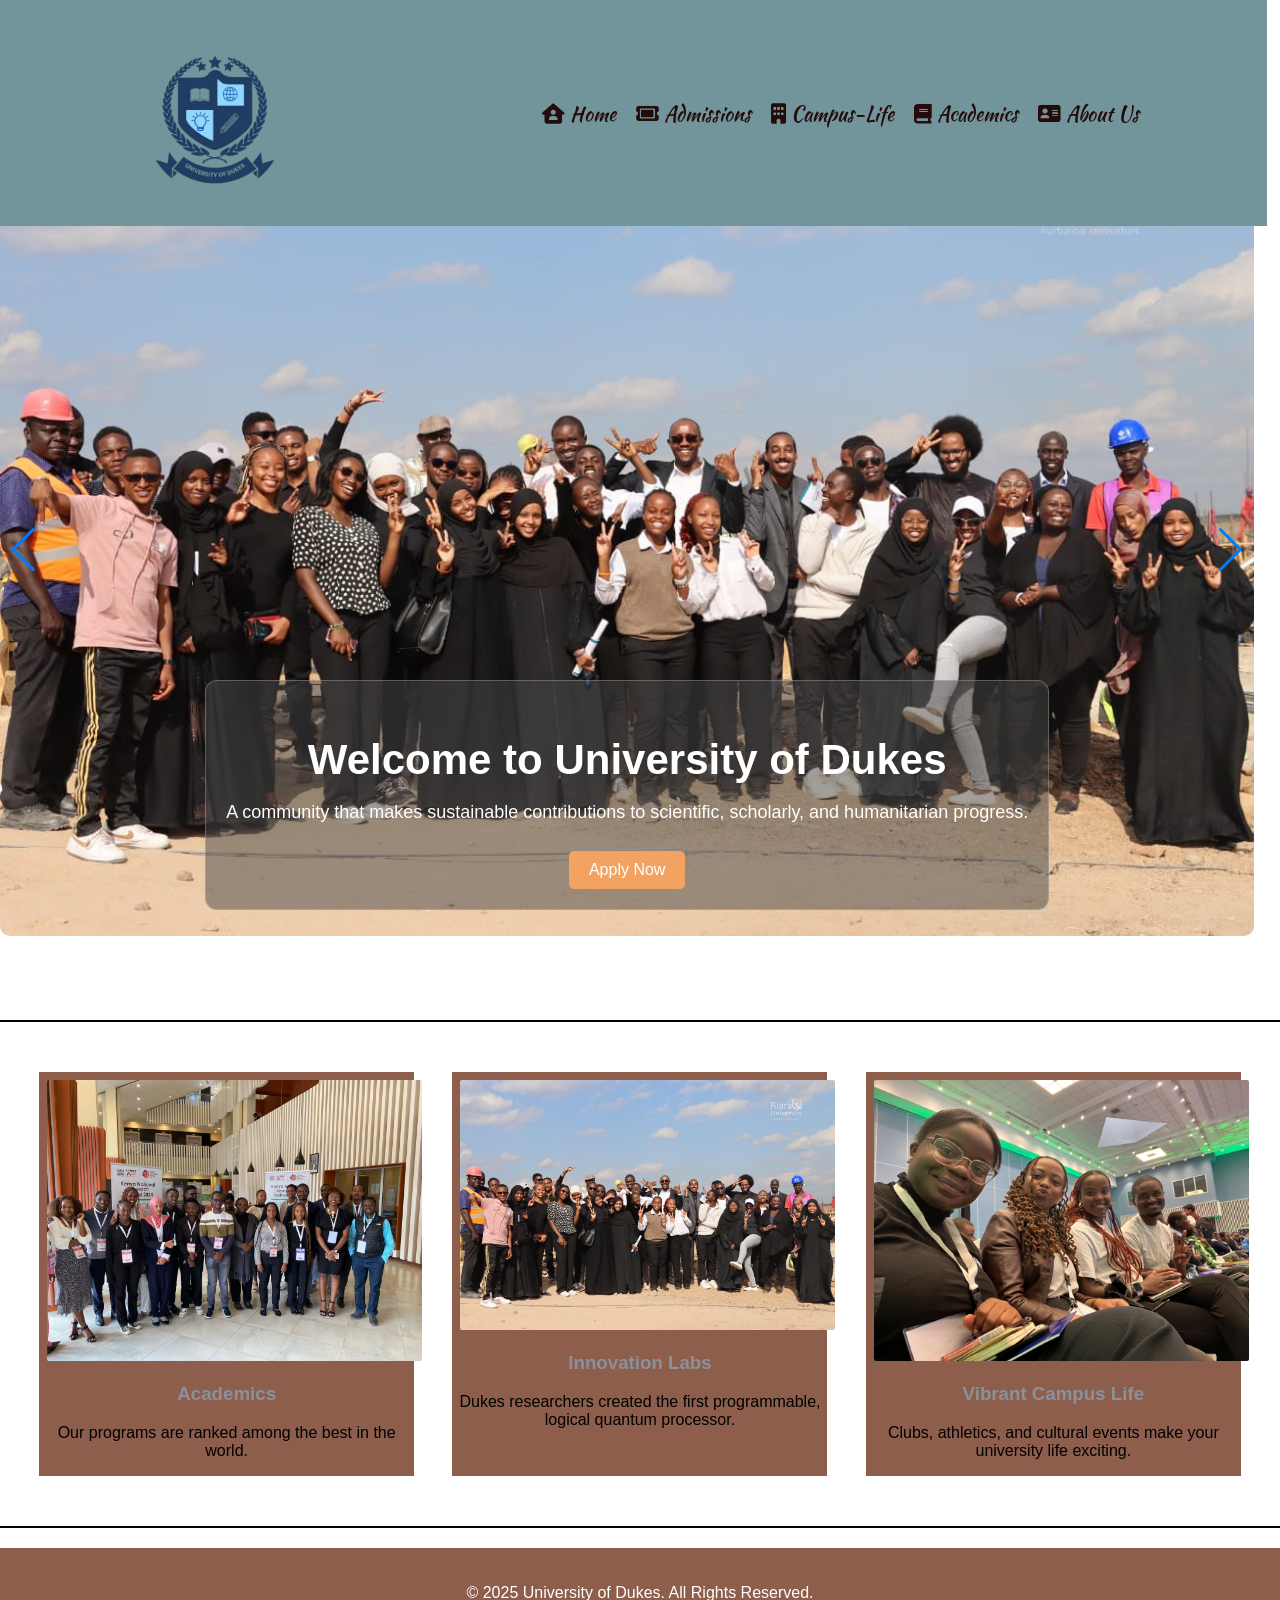
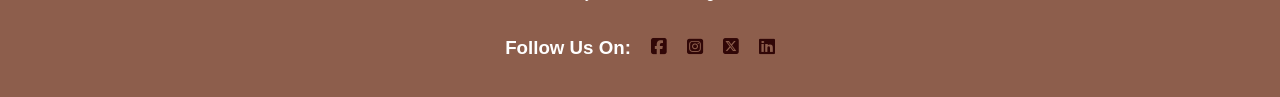
==== index.html @ fa920757 "Initial commit" ====
<!doctype html>
<!--Declares the document is an HTML 5-->
<html lang="en">
  <!--Root-->

  <head>
    <!--Contains behind the scenes elements of the web page-->
    <meta charset="UTF-8" />
    <meta name="viewport" content="width=device-width, initial-scale=1.0" />
    <title>University of Dukes</title>
    <!--Links external stylesheets or resources-->
    <!-- Favicon -->
    <link rel="icon" type="image/png" href="favicon.png" />
    <!-- CSS -->
    <link rel="stylesheet" href="css/style.css" />
    <!-- Swiper CSS -->
    <link
      rel="stylesheet"
      href="https://cdn.jsdelivr.net/npm/swiper@11/swiper-bundle.min.css"
    />
    <!-- Google Fonts -->
    <link rel="preconnect" href="https://fonts.googleapis.com" />
    <link rel="preconnect" href="https://fonts.gstatic.com" crossorigin />
    <link
      href="https://fonts.googleapis.com/css2?family=Cinzel:wght@400..900&family=Kaushan+Script&family=Macondo&family=Roboto:ital,wght@0,100;0,300;0,400;0,500;0,700;0,900;1,100;1,300;1,400;1,500;1,700;1,900&family=Special+Elite&display=swap"
      rel="stylesheet"
    />
    <!--Fontawsome-->
    <link
      rel="stylesheet"
      href="https://cdnjs.cloudflare.com/ajax/libs/font-awesome/6.5.1/css/all.min.css"
    />
  </head>

  <body>
    
    <!-- Hero Section -->
    <section class="hero">
      <!-- Navigation -->
      <header>
        <nav>
          <div>
            <img
              src="images/UoDLogoR.png"
              alt="logo image"
              style="width: 200px; height: auto"
            />
          </div>
          <div class="nav-links-container">
            <ul class="nav-links">
              <li>
                <a href="index.html"
                  ><i class="fa-solid fa-house-user"></i> Home</a
                >
              </li>
              <li>
                <a href="admissions.html"
                  ><i class="fa-solid fa-ticket"></i> Admissions</a
                >
              </li>
              <li>
                <a href="#"><i class="fa-solid fa-building"></i> Campus-Life</a>
              </li>
              <li>
                <a href="#"><i class="fa-solid fa-book"></i> Academics</a>
              </li>
              <li>
                <a href="about.html"
                  ><i class="fa-solid fa-address-card"></i> About Us</a
                >
              </li>
            </ul>
          </div>
        </nav>
      </header>

      <!-- Image Slider -->
      <div class="swiper mySwiper">
        <!-- Hero Text Content -->
        <div class="hero-content-parent">
          <div class="hero-content">
            <h1>Welcome to University of Dukes</h1>
            <p>
              A community that makes sustainable contributions to scientific,
              scholarly, and humanitarian progress.
            </p>
            <a href="admissions.html" class="btn">Apply Now</a>
          </div>
        </div>
        <div class="swiper-wrapper">
          <div class="swiper-slide">
            <img
              src="images/Konza.jpg"
              alt="A scenic view of our University campus"
            />
          </div>
          <div class="swiper-slide">
            <img src="images/A.S.H.A.jpg" alt="Graduation at UoD" />
          </div>
          <div class="swiper-slide">
            <img src="images/YSK.jpg" alt="Scenic view" />
          </div>
          <div class="swiper-slide">
            <img src="images/sunset.jpg" alt="Graduation ceremony" />
          </div>
        </div>
        <!-- Navigation buttons -->
        <div class="swiper-button-next"></div>
        <div class="swiper-button-prev"></div>
        <!-- Pagination (dots) -->
        <div class="swiper-pagination"></div>
      </div>
    </section>
    <hr />
    <!--horizontal line-->

    <!-- Features Section -->
    <section class="features">
      <div class="feature" id="academics">
        <img
          src="images/YSK.jpg"
          alt="Medical equipment used in Dukes University's medical school"
        />
        <h3>Academics</h3>
        <p>Our programs are ranked among the best in the world.</p>
      </div>

      <div class="feature">
        <img
          src="images/Konza.jpg"
          alt="A researcher working in the innovation labs"
        />
        <h3>Innovation Labs</h3>
        <p>
          Dukes researchers created the first programmable, logical quantum
          processor.
        </p>
      </div>

      <div class="feature" id="campus-life">
        <img src="images/A.S.H.A.jpg" alt="Students playing tennis on campus" />
        <h3>Vibrant Campus Life</h3>
        <p>
          Clubs, athletics, and cultural events make your university life
          exciting.
        </p>
      </div>
    </section>
    <hr />
    <!--horizontal line-->

    <!-- Footer -->
    <footer>
      <p>&copy; 2025 University of Dukes. All Rights Reserved.</p>

      <div class="social-links">
        <h3>Follow Us On:</h3>
        <a href="#" class="social-icon"
          ><i class="fa-brands fa-square-facebook"></i
        ></a>
        <a href="#" class="social-icon"
          ><i class="fa-brands fa-square-instagram"></i
        ></a>
        <a href="#" class="social-icon"
          ><i class="fa-brands fa-square-x-twitter"></i
        ></a>
        <a href="#" class="social-icon"
          ><i class="fa-brands fa-linkedin"></i
        ></a>
      </div>
    </footer>

    <!-- Swiper JS -->
    <script src="https://cdn.jsdelivr.net/npm/swiper@11/swiper-bundle.min.js"></script>
    <!-- Custom Script -->
    <script src="js/myScript.js"></script>
  </body>
</html>
---- css/style.css ----
/* Global Styles */
body {
   font-family: Arial, sans-serif;
   margin: 0;
   padding-top: 100px;
   box-sizing: border-box;
   overflow-x: hidden;
}

/* Hero section */
/* Header and Navigation Styles */
header {
   background: #71959a;
   color: rgb(13, 8, 8);
   padding: 10px 0;
   text-align: center;
   position: fixed;
   width: 100%;
   z-index: 10;
   top: 0;
}

nav {
   display: flex;
   justify-content: space-between;
   align-items: center;
   width: 80%;
   margin: 0 auto;
   padding: 0 20px;
   font-family: 'Kaushan script', static; 
}

.logo {
   font-size: 1px;
   font-weight: bold;
}

.nav-links-container {
   display: flex;
   flex-direction: column;
   align-items: flex-end;
}

.nav-links {
   list-style: none;
   display: flex;
   gap: 20px;
}

.nav-links li {
   display: inline;
}

.nav-links a {
   color: rgb(37, 12, 12);
   text-decoration: none;
   font-size: 20px;
   transition: 0.3s;
}

.nav-links a:hover {
   color: #1f7b48;
}

.social-links {
   display: flex;
   align-items: center;
   gap: 20px;
   justify-content: center;
}

.social-icon {
   color: rgb(49, 7, 7);
   font-size: 18px;
   text-decoration: none;
   
}

.social-icon:hover {
   color: #093d0d;
}

.hero {
   text-align: center;
   color: white;
   height: 100vh;
   width: 98vw;
   display: flex;
   flex-direction: column;
   align-items: center;
   justify-content: center;
}

.hero-content-parent {
   display: flex;
   justify-content: center;
   align-items: center;
   width: 100%;
}
.hero-content {
   bottom: 10%;
   padding: 20px;
   border-radius: 10px;
   margin: auto;
   position: absolute;
   z-index: 10;
  /* backdrop-filter: blur(21px) saturate(157%);*/
  /*-webkit-backdrop-filter: blur(21px) saturate(157%);*/
   background-color: rgba(73, 72, 72, 0.5);
   border-radius: 12px;
   border: 1px solid rgba(209, 213, 219, 0.3);
}

.hero h1 {
   font-size: 42px;
   margin-bottom: 10px;
}

.hero p {
   font-size: 18px;
}

.btn {
   display: inline-block;
   background: #f4a261;
   color: white;
   padding: 10px 20px;
   margin-top: 10px;
   text-decoration: none;
   border-radius: 5px;
   transition: 0.3s;
}

.btn:hover {
   background: #e76f51;
}

/* Swiper Styles */
.swiper {
   width: 100%;
   height: 100svh;
   margin: auto;
   position: relative;
}

.swiper-slide img {
   width: 100%;
   border-radius: 10px;
}

/*about section*/
#about {
   background-color: rgb(134, 150, 155);
   text-align: center; 
   padding-top: 100px; 
   font-family: 'cizel', variable; 
}

.about-us h2 {
   font-family: 'kaushan script', static; 
   font-size: 36px;
   margin-bottom: 20px;
   color: #110f0f;
   padding-top: 20px;
}
.about-us p {
   font-size: 22px;
   color: #110f0f;
   margin-bottom: 20px;
   line-height: 1.6;
   padding: 0 20px;
}


.about-us-child {
   display: flex;
   padding: 10px 10px; 
   justify-content: center;
}

.about-us-child #vision{
   max-width: 600px;
   font-family: 'kaushan script', static; 
}

.about-us-child #mission{
   max-width: 600px;
   font-family: 'kaushan script', static; 
}

.container-credentials {
   max-width: 1200px;
   margin: 20px auto;
   display: flex;
   flex-wrap: wrap;
   justify-content: center;
   gap: 5px;
}

.card {
   background: rgba(166, 224, 242, 0.64);
   padding: 50px;
   margin-bottom: 5%;
   width: 450px;
   border-radius: 10px;
   box-shadow: 0 4px 8px rgba(0, 0, 0, 0.2);
   transition: 0.3s;
}

.card:hover {
   transform: translateY(-5px);
   box-shadow: 0 6px 12px rgba(0, 0, 0, 0.3);
}

.card img {
   width: 250px;
   height: 150px;
   object-fit: contain;
}

.card h3 {
   color: #333;
}

.vertical-line {
   height: 120px;
   width: 4px; 
   background-color: black;
   margin: 20px;
}

/* Features Section */
.features {
   display: flex;
   justify-content: space-around;
   padding: 30px 20px;
   text-align: center;  
}

/* Defines a "wiggle" animation for elements when hovered. */
@keyframes wiggle {
   0% { transform: translateX(0); }
   25% { transform: translateX(5px); }
   50% { transform: translateX(-5px); }
   75% { transform: translateX(5px); }
   100% { transform: translateX(0); }
}

.feature:hover {
   animation: wiggle 0.3s ease-in-out;
}

.feature {
   max-width: 375px;
   background-color: #8d5e4c;
}

.feature img {
   width: 100%;
   border-radius: 10px;
   padding: 8px;
}

.feature h3 {
   margin-top: 10px;
   color: #8a919c;
}

/* Registration form*/
.container-form {
   background: url('../images/boy.jpg') no-repeat center center/cover; 
   padding: 10% 0;       
}

.names {
   display: flex;
   gap: 10%;
   width: 100%;
}

.names div {
   width: 50%;
}

.names div div {
   width: 100%;
}

#admissions-form {
   max-width: 900px;
   background-color: rgba(185, 178, 178, 0.43);
   padding: 20px;
   border-radius: 10px;
   box-shadow: 0px 0px 10px rgba(0, 0, 0, 0.1);
   margin: auto;
   width: 50%;
}

h2 {
   text-align: center;
   color: #110f0f;
}

label {
   font-weight: bold;
   display: flex;
   margin-top: 10px;
}

input, select, textarea {
   width: 95%;
   padding: 8px;
   margin-top: 5px;
   border: 1px solid #ccc;
   border-radius: 10px;
}

select {
   width: 100%;
}

.consent {
   display: flex;
   align-items: center;
   justify-content: center;
   margin-top: 10px;
}

.consent input {
   margin-right: 2px;
   width: 10%;
}

/* Styles the form submit button with a green background and white text */
button {
   width: 100%;
   padding: 10px;
   background: #22562e;
   color: white;
   border: none;
   border-radius: 5px;
   font-size: 16px;
   margin-top: 15px;
   cursor: pointer;
}

/* Changes background color on hover */
button:hover {
   background: #3d93a8;
}

/* Footer */
footer {
   background: #8d5e4c; 
   color: white;
   text-align: center;
   padding: 20px;
   margin-top: 20px;
}

.social-links {
   display: flex;
   align-items: center;
   gap: 20px;
}

.social-icon {
   color: rgb(49, 7, 7);
   font-size: 18px;
   text-decoration: none;
   
}

/* Enables smooth scrolling when navigating within the page */
html {
   scroll-behavior: smooth;
}

/* horizontal line between sections */
hr {
   border: none;
   height: 2px;
   background-color: black;
   margin: 20px 0;
}
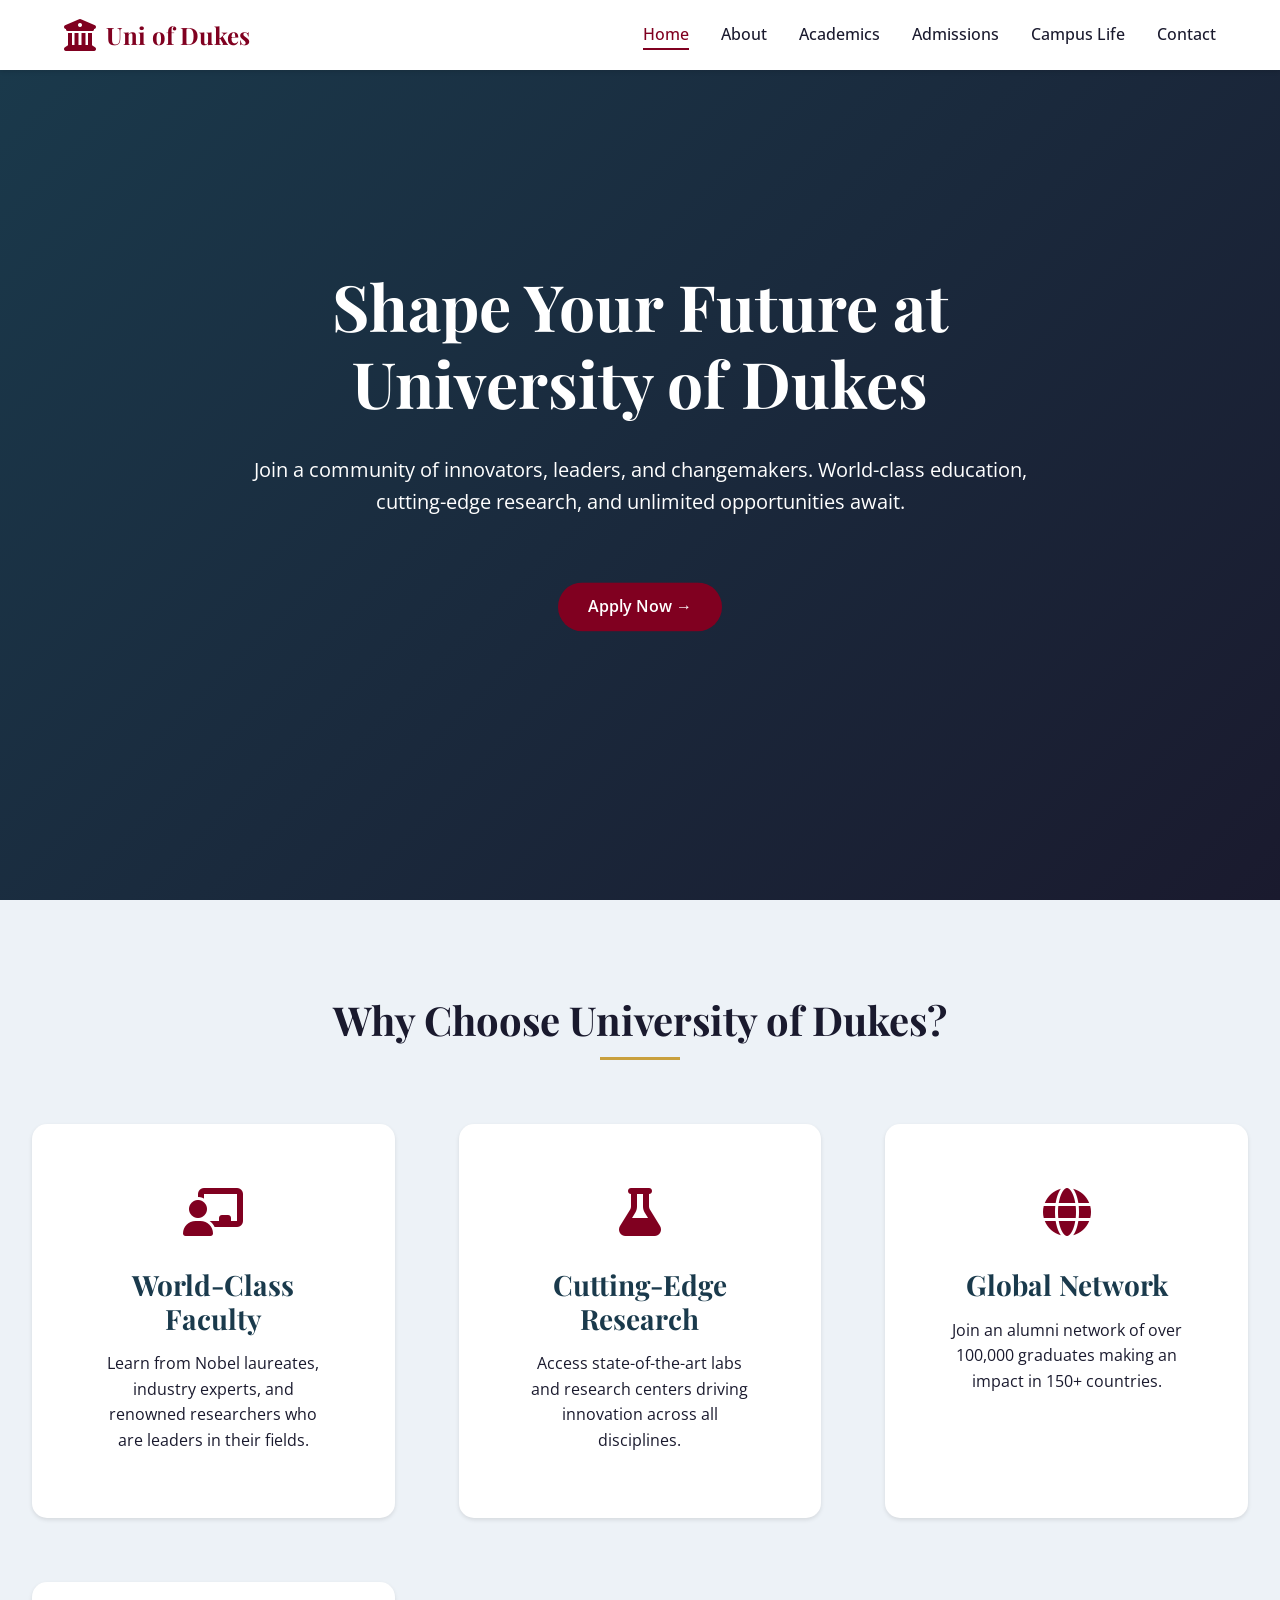
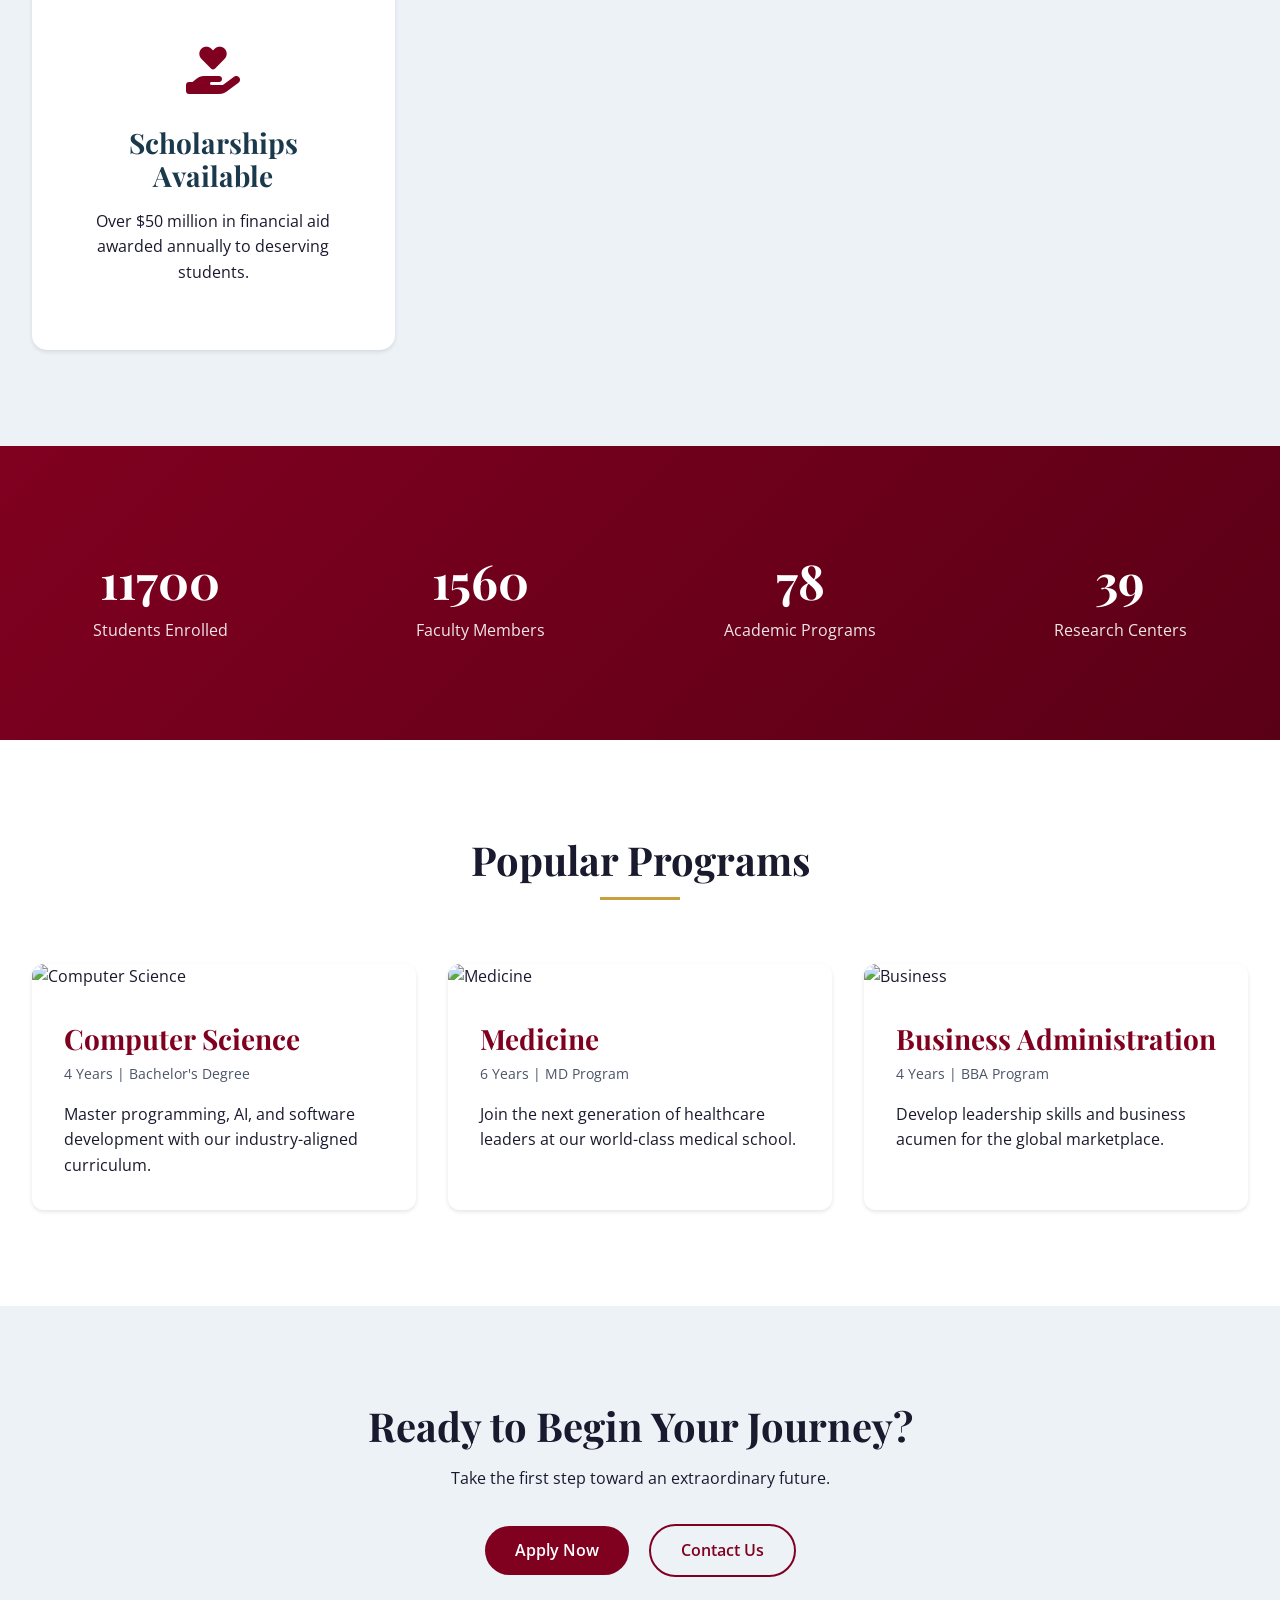
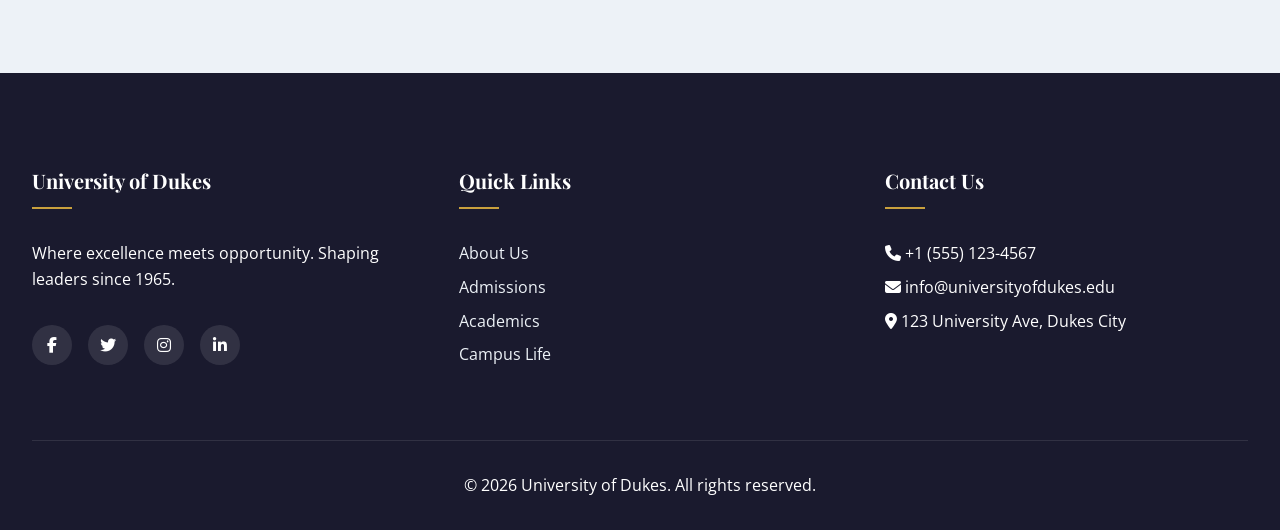
==== commit d861b2c1: "Edited and updated the assignment website" ====
--- a/index.html
+++ b/index.html
@@ -1,178 +1,183 @@
-<!doctype html>
-<!--Declares the document is an HTML 5-->
+<!DOCTYPE html>
 <html lang="en">
-  <!--Root-->
+<head>
+    <meta charset="UTF-8">
+    <meta name="viewport" content="width=device-width, initial-scale=1.0">
+    <title>University of Dukes | Excellence in Education Since 1965</title>
+    <meta name="description" content="University of Dukes - Premier institution for higher education, research, and innovation.">
+    <link rel="preconnect" href="https://fonts.googleapis.com">
+    <link rel="preconnect" href="https://fonts.gstatic.com" crossorigin>
+    <link href="https://fonts.googleapis.com/css2?family=Playfair+Display:wght@400;500;600;700;800;900&family=Open+Sans:wght@300;400;500;600;700;800&display=swap" rel="stylesheet">
+    <link rel="stylesheet" href="css/style.css">
+    <link rel="stylesheet" href="https://cdnjs.cloudflare.com/ajax/libs/font-awesome/6.5.1/css/all.min.css">
+</head>
+<body>
 
-  <head>
-    <!--Contains behind the scenes elements of the web page-->
-    <meta charset="UTF-8" />
-    <meta name="viewport" content="width=device-width, initial-scale=1.0" />
-    <title>University of Dukes</title>
-    <!--Links external stylesheets or resources-->
-    <!-- Favicon -->
-    <link rel="icon" type="image/png" href="favicon.png" />
-    <!-- CSS -->
-    <link rel="stylesheet" href="css/style.css" />
-    <!-- Swiper CSS -->
-    <link
-      rel="stylesheet"
-      href="https://cdn.jsdelivr.net/npm/swiper@11/swiper-bundle.min.css"
-    />
-    <!-- Google Fonts -->
-    <link rel="preconnect" href="https://fonts.googleapis.com" />
-    <link rel="preconnect" href="https://fonts.gstatic.com" crossorigin />
-    <link
-      href="https://fonts.googleapis.com/css2?family=Cinzel:wght@400..900&family=Kaushan+Script&family=Macondo&family=Roboto:ital,wght@0,100;0,300;0,400;0,500;0,700;0,900;1,100;1,300;1,400;1,500;1,700;1,900&family=Special+Elite&display=swap"
-      rel="stylesheet"
-    />
-    <!--Fontawsome-->
-    <link
-      rel="stylesheet"
-      href="https://cdnjs.cloudflare.com/ajax/libs/font-awesome/6.5.1/css/all.min.css"
-    />
-  </head>
+    <!-- Navigation -->
+    <nav class="navbar">
+        <div class="nav-container">
+            <div class="logo">
+                <i class="fas fa-university logo-icon"></i>
+                <span class="logo-text">Uni of Dukes</span>
+            </div>
+            <ul class="nav-menu">
+                <li><a href="index.html" class="nav-link active">Home</a></li>
+                <li><a href="about.html" class="nav-link">About</a></li>
+                <li><a href="academics.html" class="nav-link">Academics</a></li>
+                <li><a href="admissions.html" class="nav-link">Admissions</a></li>
+                <li><a href="campus-life.html" class="nav-link">Campus Life</a></li>
+                <li><a href="contact.html" class="nav-link">Contact</a></li>
+            </ul>
+            <div class="hamburger">
+                <i class="fas fa-bars"></i>
+            </div>
+        </div>
+    </nav>
 
-  <body>
-    
     <!-- Hero Section -->
     <section class="hero">
-      <!-- Navigation -->
-      <header>
-        <nav>
-          <div>
-            <img
-              src="images/UoDLogoR.png"
-              alt="logo image"
-              style="width: 200px; height: auto"
-            />
-          </div>
-          <div class="nav-links-container">
-            <ul class="nav-links">
-              <li>
-                <a href="index.html"
-                  ><i class="fa-solid fa-house-user"></i> Home</a
-                >
-              </li>
-              <li>
-                <a href="admissions.html"
-                  ><i class="fa-solid fa-ticket"></i> Admissions</a
-                >
-              </li>
-              <li>
-                <a href="#"><i class="fa-solid fa-building"></i> Campus-Life</a>
-              </li>
-              <li>
-                <a href="#"><i class="fa-solid fa-book"></i> Academics</a>
-              </li>
-              <li>
-                <a href="about.html"
-                  ><i class="fa-solid fa-address-card"></i> About Us</a
-                >
-              </li>
-            </ul>
-          </div>
-        </nav>
-      </header>
-
-      <!-- Image Slider -->
-      <div class="swiper mySwiper">
-        <!-- Hero Text Content -->
-        <div class="hero-content-parent">
-          <div class="hero-content">
-            <h1>Welcome to University of Dukes</h1>
-            <p>
-              A community that makes sustainable contributions to scientific,
-              scholarly, and humanitarian progress.
-            </p>
-            <a href="admissions.html" class="btn">Apply Now</a>
-          </div>
+        <img src="https://images.unsplash.com/photo-1562774053-701939374585?w=1920" alt="Campus" class="hero-bg">
+        <div class="hero-content">
+            <h1>Shape Your Future at University of Dukes</h1>
+            <p>Join a community of innovators, leaders, and changemakers. World-class education, cutting-edge research, and unlimited opportunities await.</p>
+            <a href="admissions.html" class="btn btn-primary">Apply Now →</a>
         </div>
-        <div class="swiper-wrapper">
-          <div class="swiper-slide">
-            <img
-              src="images/Konza.jpg"
-              alt="A scenic view of our University campus"
-            />
-          </div>
-          <div class="swiper-slide">
-            <img src="images/A.S.H.A.jpg" alt="Graduation at UoD" />
-          </div>
-          <div class="swiper-slide">
-            <img src="images/YSK.jpg" alt="Scenic view" />
-          </div>
-          <div class="swiper-slide">
-            <img src="images/sunset.jpg" alt="Graduation ceremony" />
-          </div>
-        </div>
-        <!-- Navigation buttons -->
-        <div class="swiper-button-next"></div>
-        <div class="swiper-button-prev"></div>
-        <!-- Pagination (dots) -->
-        <div class="swiper-pagination"></div>
-      </div>
     </section>
-    <hr />
-    <!--horizontal line-->
 
     <!-- Features Section -->
-    <section class="features">
-      <div class="feature" id="academics">
-        <img
-          src="images/YSK.jpg"
-          alt="Medical equipment used in Dukes University's medical school"
-        />
-        <h3>Academics</h3>
-        <p>Our programs are ranked among the best in the world.</p>
-      </div>
+    <section class="features section">
+        <div class="container">
+            <h2 class="section-title">Why Choose University of Dukes?</h2>
+            <div class="features-grid">
+                <div class="feature-card">
+                    <i class="fas fa-chalkboard-user feature-icon"></i>
+                    <h3>World-Class Faculty</h3>
+                    <p>Learn from Nobel laureates, industry experts, and renowned researchers who are leaders in their fields.</p>
+                </div>
+                <div class="feature-card">
+                    <i class="fas fa-flask feature-icon"></i>
+                    <h3>Cutting-Edge Research</h3>
+                    <p>Access state-of-the-art labs and research centers driving innovation across all disciplines.</p>
+                </div>
+                <div class="feature-card">
+                    <i class="fas fa-globe feature-icon"></i>
+                    <h3>Global Network</h3>
+                    <p>Join an alumni network of over 100,000 graduates making an impact in 150+ countries.</p>
+                </div>
+                <div class="feature-card">
+                    <i class="fas fa-hand-holding-heart feature-icon"></i>
+                    <h3>Scholarships Available</h3>
+                    <p>Over $50 million in financial aid awarded annually to deserving students.</p>
+                </div>
+            </div>
+        </div>
+    </section>
 
-      <div class="feature">
-        <img
-          src="images/Konza.jpg"
-          alt="A researcher working in the innovation labs"
-        />
-        <h3>Innovation Labs</h3>
-        <p>
-          Dukes researchers created the first programmable, logical quantum
-          processor.
-        </p>
-      </div>
+    <!-- Stats Section -->
+    <section class="stats section">
+        <div class="container">
+            <div class="stats-grid">
+                <div class="stat-item">
+                    <span class="stat-number" data-count="15000">0</span>
+                    <span class="stat-label">Students Enrolled</span>
+                </div>
+                <div class="stat-item">
+                    <span class="stat-number" data-count="2000">0</span>
+                    <span class="stat-label">Faculty Members</span>
+                </div>
+                <div class="stat-item">
+                    <span class="stat-number" data-count="100">0</span>
+                    <span class="stat-label">Academic Programs</span>
+                </div>
+                <div class="stat-item">
+                    <span class="stat-number" data-count="50">0</span>
+                    <span class="stat-label">Research Centers</span>
+                </div>
+            </div>
+        </div>
+    </section>
 
-      <div class="feature" id="campus-life">
-        <img src="images/A.S.H.A.jpg" alt="Students playing tennis on campus" />
-        <h3>Vibrant Campus Life</h3>
-        <p>
-          Clubs, athletics, and cultural events make your university life
-          exciting.
-        </p>
-      </div>
+    <!-- Programs Section -->
+    <section class="programs section">
+        <div class="container">
+            <h2 class="section-title">Popular Programs</h2>
+            <div class="programs-grid">
+                <div class="program-card">
+                    <img src="https://images.unsplash.com/photo-1581091226033-d5c48150dbaa?w=400" alt="Computer Science" class="program-image">
+                    <div class="program-content">
+                        <h3 class="program-title">Computer Science</h3>
+                        <p class="program-duration">4 Years | Bachelor's Degree</p>
+                        <p>Master programming, AI, and software development with our industry-aligned curriculum.</p>
+                    </div>
+                </div>
+                <div class="program-card">
+                    <img src="https://images.unsplash.com/photo-1579684385127-1ef15d508118?w=400" alt="Medicine" class="program-image">
+                    <div class="program-content">
+                        <h3 class="program-title">Medicine</h3>
+                        <p class="program-duration">6 Years | MD Program</p>
+                        <p>Join the next generation of healthcare leaders at our world-class medical school.</p>
+                    </div>
+                </div>
+                <div class="program-card">
+                    <img src="https://images.unsplash.com/photo-1454165804606-c3d57bc86b40?w=400" alt="Business" class="program-image">
+                    <div class="program-content">
+                        <h3 class="program-title">Business Administration</h3>
+                        <p class="program-duration">4 Years | BBA Program</p>
+                        <p>Develop leadership skills and business acumen for the global marketplace.</p>
+                    </div>
+                </div>
+            </div>
+        </div>
     </section>
-    <hr />
-    <!--horizontal line-->
+
+    <!-- CTA Section -->
+    <section class="cta section" style="background: var(--light-gray); text-align: center;">
+        <div class="container">
+            <h2>Ready to Begin Your Journey?</h2>
+            <p style="margin-bottom: var(--spacing-md);">Take the first step toward an extraordinary future.</p>
+            <a href="admissions.html" class="btn btn-primary">Apply Now</a>
+            <a href="contact.html" class="btn btn-outline" style="margin-left: var(--spacing-sm);">Contact Us</a>
+        </div>
+    </section>
 
     <!-- Footer -->
-    <footer>
-      <p>&copy; 2025 University of Dukes. All Rights Reserved.</p>
-
-      <div class="social-links">
-        <h3>Follow Us On:</h3>
-        <a href="#" class="social-icon"
-          ><i class="fa-brands fa-square-facebook"></i
-        ></a>
-        <a href="#" class="social-icon"
-          ><i class="fa-brands fa-square-instagram"></i
-        ></a>
-        <a href="#" class="social-icon"
-          ><i class="fa-brands fa-square-x-twitter"></i
-        ></a>
-        <a href="#" class="social-icon"
-          ><i class="fa-brands fa-linkedin"></i
-        ></a>
-      </div>
+    <footer class="footer">
+        <div class="container">
+            <div class="footer-grid">
+                <div>
+                    <h4>University of Dukes</h4>
+                    <p>Where excellence meets opportunity. Shaping leaders since 1965.</p>
+                    <div class="social-links">
+                        <a href="#" class="social-link"><i class="fab fa-facebook-f"></i></a>
+                        <a href="#" class="social-link"><i class="fab fa-twitter"></i></a>
+                        <a href="#" class="social-link"><i class="fab fa-instagram"></i></a>
+                        <a href="#" class="social-link"><i class="fab fa-linkedin-in"></i></a>
+                    </div>
+                </div>
+                <div>
+                    <h4>Quick Links</h4>
+                    <ul class="footer-links">
+                        <li><a href="about.html">About Us</a></li>
+                        <li><a href="admissions.html">Admissions</a></li>
+                        <li><a href="academics.html">Academics</a></li>
+                        <li><a href="campus-life.html">Campus Life</a></li>
+                    </ul>
+                </div>
+                <div>
+                    <h4>Contact Us</h4>
+                    <ul class="footer-links">
+                        <li><i class="fas fa-phone"></i> +1 (555) 123-4567</li>
+                        <li><i class="fas fa-envelope"></i> info@universityofdukes.edu</li>
+                        <li><i class="fas fa-map-marker-alt"></i> 123 University Ave, Dukes City</li>
+                    </ul>
+                </div>
+            </div>
+            <div class="footer-bottom">
+                <p>&copy; 2025 University of Dukes. All rights reserved.</p>
+            </div>
+        </div>
     </footer>
 
-    <!-- Swiper JS -->
-    <script src="https://cdn.jsdelivr.net/npm/swiper@11/swiper-bundle.min.js"></script>
-    <!-- Custom Script -->
-    <script src="js/myScript.js"></script>
-  </body>
-</html>
+    <script src="js/main.js"></script>
+</body>
+</html>
--- a/css/style.css
+++ b/css/style.css
@@ -1,386 +1,708 @@
-/* Global Styles */
+/* ========================================
+   UNIVERSITY OF DUKES - MAIN STYLESHEET
+   Modern Professional Design
+   ======================================== */
+
+/* ---------- VARIABLES ---------- */
+:root {
+    /* Colors */
+    --primary: #800020;
+    --primary-dark: #5a0016;
+    --primary-light: #b31b3c;
+    --secondary: #1a3a4c;
+    --secondary-light: #2a5a74;
+    --accent: #c9a03d;
+    --accent-light: #e0b85e;
+    --dark: #1a1a2e;
+    --gray: #4a5568;
+    --light-gray: #edf2f7;
+    --white: #ffffff;
+    --black: #0a0a0a;
+    --success: #2e7d32;
+    --error: #c62828;
+    
+    /* Typography */
+    --font-heading: 'Playfair Display', serif;
+    --font-body: 'Open Sans', sans-serif;
+    
+    /* Spacing */
+    --spacing-xs: 0.5rem;
+    --spacing-sm: 1rem;
+    --spacing-md: 2rem;
+    --spacing-lg: 4rem;
+    --spacing-xl: 6rem;
+    
+    /* Effects */
+    --shadow-sm: 0 2px 4px rgba(0,0,0,0.1);
+    --shadow-md: 0 4px 8px rgba(0,0,0,0.12);
+    --shadow-lg: 0 10px 25px rgba(0,0,0,0.15);
+    --shadow-xl: 0 20px 40px rgba(0,0,0,0.2);
+    --transition: all 0.3s ease;
+}
+
+/* ---------- RESET ---------- */
+* {
+    margin: 0;
+    padding: 0;
+    box-sizing: border-box;
+}
+
+html {
+    scroll-behavior: smooth;
+    font-size: 16px;
+}
+
 body {
-   font-family: Arial, sans-serif;
-   margin: 0;
-   padding-top: 100px;
-   box-sizing: border-box;
-   overflow-x: hidden;
-}
-
-/* Hero section */
-/* Header and Navigation Styles */
-header {
-   background: #71959a;
-   color: rgb(13, 8, 8);
-   padding: 10px 0;
-   text-align: center;
-   position: fixed;
-   width: 100%;
-   z-index: 10;
-   top: 0;
-}
-
-nav {
-   display: flex;
-   justify-content: space-between;
-   align-items: center;
-   width: 80%;
-   margin: 0 auto;
-   padding: 0 20px;
-   font-family: 'Kaushan script', static; 
+    font-family: var(--font-body);
+    color: var(--dark);
+    line-height: 1.6;
+    overflow-x: hidden;
+}
+
+/* ---------- TYPOGRAPHY ---------- */
+h1, h2, h3, h4, h5, h6 {
+    font-family: var(--font-heading);
+    font-weight: 700;
+    line-height: 1.2;
+    margin-bottom: var(--spacing-sm);
+}
+
+h1 { font-size: 3.5rem; }
+h2 { font-size: 2.5rem; }
+h3 { font-size: 1.75rem; }
+h4 { font-size: 1.25rem; }
+
+/* ---------- UTILITY CLASSES ---------- */
+.container {
+    max-width: 1280px;
+    margin: 0 auto;
+    padding: 0 var(--spacing-md);
+}
+
+.section {
+    padding: var(--spacing-xl) 0;
+}
+
+.section-title {
+    text-align: center;
+    margin-bottom: var(--spacing-lg);
+    position: relative;
+    padding-bottom: var(--spacing-sm);
+}
+
+.section-title::after {
+    content: '';
+    position: absolute;
+    bottom: 0;
+    left: 50%;
+    transform: translateX(-50%);
+    width: 80px;
+    height: 3px;
+    background: var(--accent);
+}
+
+.btn {
+    display: inline-block;
+    padding: 12px 30px;
+    border-radius: 40px;
+    text-decoration: none;
+    font-weight: 600;
+    transition: var(--transition);
+    cursor: pointer;
+    border: none;
+    font-size: 1rem;
+}
+
+.btn-primary {
+    background: var(--primary);
+    color: var(--white);
+}
+
+.btn-primary:hover {
+    background: var(--primary-dark);
+    transform: translateY(-2px);
+    box-shadow: var(--shadow-md);
+}
+
+.btn-outline {
+    border: 2px solid var(--primary);
+    color: var(--primary);
+    background: transparent;
+}
+
+.btn-outline:hover {
+    background: var(--primary);
+    color: var(--white);
+}
+
+/* ---------- NAVIGATION ---------- */
+.navbar {
+    position: fixed;
+    top: 0;
+    width: 100%;
+    background: var(--white);
+    box-shadow: var(--shadow-sm);
+    z-index: 1000;
+    transition: var(--transition);
+}
+
+.navbar.scrolled {
+    box-shadow: var(--shadow-lg);
+}
+
+.nav-container {
+    display: flex;
+    justify-content: space-between;
+    align-items: center;
+    padding: 1rem 5%;
+    max-width: 1400px;
+    margin: 0 auto;
 }
 
 .logo {
-   font-size: 1px;
-   font-weight: bold;
-}
-
-.nav-links-container {
-   display: flex;
-   flex-direction: column;
-   align-items: flex-end;
-}
-
-.nav-links {
-   list-style: none;
-   display: flex;
-   gap: 20px;
-}
-
-.nav-links li {
-   display: inline;
-}
-
-.nav-links a {
-   color: rgb(37, 12, 12);
-   text-decoration: none;
-   font-size: 20px;
-   transition: 0.3s;
-}
-
-.nav-links a:hover {
-   color: #1f7b48;
+    display: flex;
+    align-items: center;
+    gap: 10px;
+}
+
+.logo-icon {
+    font-size: 2rem;
+    color: var(--primary);
+}
+
+.logo-text {
+    font-size: 1.5rem;
+    font-weight: 700;
+    font-family: var(--font-heading);
+    color: var(--primary);
+}
+
+.nav-menu {
+    display: flex;
+    gap: 2rem;
+    list-style: none;
+}
+
+.nav-link {
+    text-decoration: none;
+    color: var(--dark);
+    font-weight: 500;
+    transition: var(--transition);
+    position: relative;
+}
+
+.nav-link::after {
+    content: '';
+    position: absolute;
+    bottom: -5px;
+    left: 0;
+    width: 0;
+    height: 2px;
+    background: var(--primary);
+    transition: var(--transition);
+}
+
+.nav-link:hover::after,
+.nav-link.active::after {
+    width: 100%;
+}
+
+.nav-link:hover,
+.nav-link.active {
+    color: var(--primary);
+}
+
+.hamburger {
+    display: none;
+    cursor: pointer;
+}
+
+/* ---------- HERO SECTION ---------- */
+.hero {
+    height: 100vh;
+    background: linear-gradient(135deg, var(--secondary) 0%, var(--dark) 100%);
+    position: relative;
+    overflow: hidden;
+}
+
+.hero-content {
+    position: absolute;
+    top: 50%;
+    left: 50%;
+    transform: translate(-50%, -50%);
+    text-align: center;
+    color: var(--white);
+    z-index: 2;
+    width: 90%;
+    max-width: 800px;
+}
+
+.hero h1 {
+    font-size: 4rem;
+    margin-bottom: var(--spacing-md);
+    animation: fadeInUp 1s ease;
+}
+
+.hero p {
+    font-size: 1.25rem;
+    margin-bottom: var(--spacing-lg);
+    animation: fadeInUp 1s ease 0.2s both;
+}
+
+.hero .btn {
+    animation: fadeInUp 1s ease 0.4s both;
+}
+
+.hero-bg {
+    position: absolute;
+    width: 100%;
+    height: 100%;
+    object-fit: cover;
+    opacity: 0.3;
+}
+
+/* ---------- FEATURES SECTION ---------- */
+.features {
+    background: var(--light-gray);
+}
+
+.features-grid {
+    display: grid;
+    grid-template-columns: repeat(auto-fit, minmax(300px, 1fr));
+    gap: var(--spacing-lg);
+}
+
+.feature-card {
+    background: var(--white);
+    border-radius: 15px;
+    padding: var(--spacing-lg);
+    text-align: center;
+    transition: var(--transition);
+    box-shadow: var(--shadow-sm);
+}
+
+.feature-card:hover {
+    transform: translateY(-5px);
+    box-shadow: var(--shadow-lg);
+}
+
+.feature-icon {
+    font-size: 3rem;
+    color: var(--primary);
+    margin-bottom: var(--spacing-md);
+}
+
+.feature-card h3 {
+    margin-bottom: var(--spacing-sm);
+    color: var(--secondary);
+}
+
+/* ---------- STATS SECTION ---------- */
+.stats {
+    background: linear-gradient(135deg, var(--primary), var(--primary-dark));
+    color: var(--white);
+}
+
+.stats-grid {
+    display: grid;
+    grid-template-columns: repeat(auto-fit, minmax(200px, 1fr));
+    gap: var(--spacing-lg);
+    text-align: center;
+}
+
+.stat-number {
+    font-size: 3rem;
+    font-weight: 700;
+    font-family: var(--font-heading);
+    display: block;
+}
+
+.stat-label {
+    font-size: 1rem;
+    opacity: 0.9;
+}
+
+/* ---------- PROGRAMS SECTION ---------- */
+.programs-grid {
+    display: grid;
+    grid-template-columns: repeat(auto-fit, minmax(280px, 1fr));
+    gap: var(--spacing-md);
+}
+
+.program-card {
+    background: var(--white);
+    border-radius: 12px;
+    overflow: hidden;
+    box-shadow: var(--shadow-sm);
+    transition: var(--transition);
+}
+
+.program-card:hover {
+    transform: translateY(-5px);
+    box-shadow: var(--shadow-lg);
+}
+
+.program-image {
+    width: 100%;
+    height: 200px;
+    object-fit: cover;
+}
+
+.program-content {
+    padding: var(--spacing-md);
+}
+
+.program-title {
+    color: var(--primary);
+    margin-bottom: var(--spacing-xs);
+}
+
+.program-duration {
+    color: var(--gray);
+    font-size: 0.875rem;
+    margin-bottom: var(--spacing-sm);
+}
+
+/* ---------- CAMPUS LIFE SECTION ---------- */
+.campus-gallery {
+    display: grid;
+    grid-template-columns: repeat(auto-fit, minmax(300px, 1fr));
+    gap: var(--spacing-md);
+}
+
+.gallery-item {
+    position: relative;
+    border-radius: 12px;
+    overflow: hidden;
+    cursor: pointer;
+}
+
+.gallery-item img {
+    width: 100%;
+    height: 250px;
+    object-fit: cover;
+    transition: var(--transition);
+}
+
+.gallery-item:hover img {
+    transform: scale(1.05);
+}
+
+.gallery-overlay {
+    position: absolute;
+    bottom: -100%;
+    left: 0;
+    right: 0;
+    background: linear-gradient(transparent, rgba(0,0,0,0.8));
+    padding: var(--spacing-md);
+    transition: var(--transition);
+}
+
+.gallery-item:hover .gallery-overlay {
+    bottom: 0;
+}
+
+/* ---------- ABOUT PAGE ---------- */
+.about-hero {
+    height: 60vh;
+    background: linear-gradient(135deg, var(--secondary), var(--dark));
+    position: relative;
+    display: flex;
+    align-items: center;
+    justify-content: center;
+    text-align: center;
+    color: var(--white);
+}
+
+.about-content {
+    padding: var(--spacing-xl) 0;
+}
+
+.mission-vision {
+    display: grid;
+    grid-template-columns: repeat(auto-fit, minmax(300px, 1fr));
+    gap: var(--spacing-lg);
+    margin: var(--spacing-xl) 0;
+}
+
+.mv-card {
+    text-align: center;
+    padding: var(--spacing-lg);
+    background: var(--light-gray);
+    border-radius: 15px;
+}
+
+.mv-icon {
+    font-size: 3rem;
+    color: var(--primary);
+    margin-bottom: var(--spacing-md);
+}
+
+/* ---------- ADMISSIONS FORM ---------- */
+.admissions-hero {
+    height: 50vh;
+    background: linear-gradient(135deg, var(--secondary), var(--dark));
+    display: flex;
+    align-items: center;
+    justify-content: center;
+    text-align: center;
+    color: var(--white);
+}
+
+.form-container {
+    max-width: 800px;
+    margin: var(--spacing-xl) auto;
+    background: var(--white);
+    border-radius: 20px;
+    box-shadow: var(--shadow-lg);
+    overflow: hidden;
+}
+
+.form-header {
+    background: var(--primary);
+    color: var(--white);
+    padding: var(--spacing-md);
+    text-align: center;
+}
+
+.admission-form {
+    padding: var(--spacing-lg);
+}
+
+.form-group {
+    margin-bottom: var(--spacing-md);
+}
+
+.form-group label {
+    display: block;
+    margin-bottom: var(--spacing-xs);
+    font-weight: 500;
+    color: var(--dark);
+}
+
+.form-group input,
+.form-group select,
+.form-group textarea {
+    width: 100%;
+    padding: 12px;
+    border: 1px solid #ddd;
+    border-radius: 8px;
+    font-family: var(--font-body);
+    transition: var(--transition);
+}
+
+.form-group input:focus,
+.form-group select:focus,
+.form-group textarea:focus {
+    outline: none;
+    border-color: var(--primary);
+    box-shadow: 0 0 0 3px rgba(128,0,32,0.1);
+}
+
+.form-row {
+    display: grid;
+    grid-template-columns: 1fr 1fr;
+    gap: var(--spacing-md);
+}
+
+.checkbox-group {
+    display: flex;
+    align-items: center;
+    gap: var(--spacing-sm);
+}
+
+.checkbox-group input {
+    width: auto;
+}
+
+/* ---------- CONTACT PAGE ---------- */
+.contact-section {
+    padding: var(--spacing-xl) 0;
+}
+
+.contact-grid {
+    display: grid;
+    grid-template-columns: repeat(auto-fit, minmax(350px, 1fr));
+    gap: var(--spacing-lg);
+}
+
+.contact-info {
+    background: var(--light-gray);
+    padding: var(--spacing-lg);
+    border-radius: 15px;
+}
+
+.contact-item {
+    display: flex;
+    align-items: center;
+    gap: var(--spacing-md);
+    margin-bottom: var(--spacing-md);
+    padding: var(--spacing-sm);
+    border-radius: 10px;
+    transition: var(--transition);
+}
+
+.contact-item:hover {
+    background: var(--white);
+    transform: translateX(5px);
+}
+
+.contact-icon {
+    width: 50px;
+    height: 50px;
+    background: var(--primary);
+    border-radius: 50%;
+    display: flex;
+    align-items: center;
+    justify-content: center;
+    color: var(--white);
+    font-size: 1.25rem;
+}
+
+.map-container {
+    border-radius: 15px;
+    overflow: hidden;
+    box-shadow: var(--shadow-md);
+}
+
+/* ---------- FOOTER ---------- */
+.footer {
+    background: var(--dark);
+    color: var(--white);
+    padding: var(--spacing-xl) 0 var(--spacing-md);
+}
+
+.footer-grid {
+    display: grid;
+    grid-template-columns: repeat(auto-fit, minmax(250px, 1fr));
+    gap: var(--spacing-lg);
+    margin-bottom: var(--spacing-lg);
+}
+
+.footer h4 {
+    margin-bottom: var(--spacing-md);
+    position: relative;
+    padding-bottom: var(--spacing-sm);
+}
+
+.footer h4::after {
+    content: '';
+    position: absolute;
+    bottom: 0;
+    left: 0;
+    width: 40px;
+    height: 2px;
+    background: var(--accent);
+}
+
+.footer-links {
+    list-style: none;
+}
+
+.footer-links li {
+    margin-bottom: var(--spacing-xs);
+}
+
+.footer-links a {
+    color: var(--light-gray);
+    text-decoration: none;
+    transition: var(--transition);
+}
+
+.footer-links a:hover {
+    color: var(--accent);
+    padding-left: 5px;
 }
 
 .social-links {
-   display: flex;
-   align-items: center;
-   gap: 20px;
-   justify-content: center;
-}
-
-.social-icon {
-   color: rgb(49, 7, 7);
-   font-size: 18px;
-   text-decoration: none;
-   
-}
-
-.social-icon:hover {
-   color: #093d0d;
-}
-
-.hero {
-   text-align: center;
-   color: white;
-   height: 100vh;
-   width: 98vw;
-   display: flex;
-   flex-direction: column;
-   align-items: center;
-   justify-content: center;
-}
-
-.hero-content-parent {
-   display: flex;
-   justify-content: center;
-   align-items: center;
-   width: 100%;
-}
-.hero-content {
-   bottom: 10%;
-   padding: 20px;
-   border-radius: 10px;
-   margin: auto;
-   position: absolute;
-   z-index: 10;
-  /* backdrop-filter: blur(21px) saturate(157%);*/
-  /*-webkit-backdrop-filter: blur(21px) saturate(157%);*/
-   background-color: rgba(73, 72, 72, 0.5);
-   border-radius: 12px;
-   border: 1px solid rgba(209, 213, 219, 0.3);
-}
-
-.hero h1 {
-   font-size: 42px;
-   margin-bottom: 10px;
-}
-
-.hero p {
-   font-size: 18px;
-}
-
-.btn {
-   display: inline-block;
-   background: #f4a261;
-   color: white;
-   padding: 10px 20px;
-   margin-top: 10px;
-   text-decoration: none;
-   border-radius: 5px;
-   transition: 0.3s;
-}
-
-.btn:hover {
-   background: #e76f51;
-}
-
-/* Swiper Styles */
-.swiper {
-   width: 100%;
-   height: 100svh;
-   margin: auto;
-   position: relative;
-}
-
-.swiper-slide img {
-   width: 100%;
-   border-radius: 10px;
-}
-
-/*about section*/
-#about {
-   background-color: rgb(134, 150, 155);
-   text-align: center; 
-   padding-top: 100px; 
-   font-family: 'cizel', variable; 
-}
-
-.about-us h2 {
-   font-family: 'kaushan script', static; 
-   font-size: 36px;
-   margin-bottom: 20px;
-   color: #110f0f;
-   padding-top: 20px;
-}
-.about-us p {
-   font-size: 22px;
-   color: #110f0f;
-   margin-bottom: 20px;
-   line-height: 1.6;
-   padding: 0 20px;
-}
-
-
-.about-us-child {
-   display: flex;
-   padding: 10px 10px; 
-   justify-content: center;
-}
-
-.about-us-child #vision{
-   max-width: 600px;
-   font-family: 'kaushan script', static; 
-}
-
-.about-us-child #mission{
-   max-width: 600px;
-   font-family: 'kaushan script', static; 
-}
-
-.container-credentials {
-   max-width: 1200px;
-   margin: 20px auto;
-   display: flex;
-   flex-wrap: wrap;
-   justify-content: center;
-   gap: 5px;
-}
-
-.card {
-   background: rgba(166, 224, 242, 0.64);
-   padding: 50px;
-   margin-bottom: 5%;
-   width: 450px;
-   border-radius: 10px;
-   box-shadow: 0 4px 8px rgba(0, 0, 0, 0.2);
-   transition: 0.3s;
-}
-
-.card:hover {
-   transform: translateY(-5px);
-   box-shadow: 0 6px 12px rgba(0, 0, 0, 0.3);
-}
-
-.card img {
-   width: 250px;
-   height: 150px;
-   object-fit: contain;
-}
-
-.card h3 {
-   color: #333;
-}
-
-.vertical-line {
-   height: 120px;
-   width: 4px; 
-   background-color: black;
-   margin: 20px;
-}
-
-/* Features Section */
-.features {
-   display: flex;
-   justify-content: space-around;
-   padding: 30px 20px;
-   text-align: center;  
-}
-
-/* Defines a "wiggle" animation for elements when hovered. */
-@keyframes wiggle {
-   0% { transform: translateX(0); }
-   25% { transform: translateX(5px); }
-   50% { transform: translateX(-5px); }
-   75% { transform: translateX(5px); }
-   100% { transform: translateX(0); }
-}
-
-.feature:hover {
-   animation: wiggle 0.3s ease-in-out;
-}
-
-.feature {
-   max-width: 375px;
-   background-color: #8d5e4c;
-}
-
-.feature img {
-   width: 100%;
-   border-radius: 10px;
-   padding: 8px;
-}
-
-.feature h3 {
-   margin-top: 10px;
-   color: #8a919c;
-}
-
-/* Registration form*/
-.container-form {
-   background: url('../images/boy.jpg') no-repeat center center/cover; 
-   padding: 10% 0;       
-}
-
-.names {
-   display: flex;
-   gap: 10%;
-   width: 100%;
-}
-
-.names div {
-   width: 50%;
-}
-
-.names div div {
-   width: 100%;
-}
-
-#admissions-form {
-   max-width: 900px;
-   background-color: rgba(185, 178, 178, 0.43);
-   padding: 20px;
-   border-radius: 10px;
-   box-shadow: 0px 0px 10px rgba(0, 0, 0, 0.1);
-   margin: auto;
-   width: 50%;
-}
-
-h2 {
-   text-align: center;
-   color: #110f0f;
-}
-
-label {
-   font-weight: bold;
-   display: flex;
-   margin-top: 10px;
-}
-
-input, select, textarea {
-   width: 95%;
-   padding: 8px;
-   margin-top: 5px;
-   border: 1px solid #ccc;
-   border-radius: 10px;
-}
-
-select {
-   width: 100%;
-}
-
-.consent {
-   display: flex;
-   align-items: center;
-   justify-content: center;
-   margin-top: 10px;
-}
-
-.consent input {
-   margin-right: 2px;
-   width: 10%;
-}
-
-/* Styles the form submit button with a green background and white text */
-button {
-   width: 100%;
-   padding: 10px;
-   background: #22562e;
-   color: white;
-   border: none;
-   border-radius: 5px;
-   font-size: 16px;
-   margin-top: 15px;
-   cursor: pointer;
-}
-
-/* Changes background color on hover */
-button:hover {
-   background: #3d93a8;
-}
-
-/* Footer */
-footer {
-   background: #8d5e4c; 
-   color: white;
-   text-align: center;
-   padding: 20px;
-   margin-top: 20px;
-}
-
-.social-links {
-   display: flex;
-   align-items: center;
-   gap: 20px;
-}
-
-.social-icon {
-   color: rgb(49, 7, 7);
-   font-size: 18px;
-   text-decoration: none;
-   
-}
-
-/* Enables smooth scrolling when navigating within the page */
-html {
-   scroll-behavior: smooth;
-}
-
-/* horizontal line between sections */
-hr {
-   border: none;
-   height: 2px;
-   background-color: black;
-   margin: 20px 0;
-}
-
+    display: flex;
+    gap: var(--spacing-sm);
+    margin-top: var(--spacing-md);
+}
+
+.social-link {
+    width: 40px;
+    height: 40px;
+    background: rgba(255,255,255,0.1);
+    border-radius: 50%;
+    display: flex;
+    align-items: center;
+    justify-content: center;
+    color: var(--white);
+    text-decoration: none;
+    transition: var(--transition);
+}
+
+.social-link:hover {
+    background: var(--accent);
+    transform: translateY(-3px);
+}
+
+.footer-bottom {
+    text-align: center;
+    padding-top: var(--spacing-md);
+    border-top: 1px solid rgba(255,255,255,0.1);
+}
+
+/* ---------- ANIMATIONS ---------- */
+@keyframes fadeInUp {
+    from {
+        opacity: 0;
+        transform: translateY(30px);
+    }
+    to {
+        opacity: 1;
+        transform: translateY(0);
+    }
+}
+
+/* ---------- RESPONSIVE DESIGN ---------- */
+@media (max-width: 768px) {
+    html {
+        font-size: 14px;
+    }
+    
+    .hamburger {
+        display: block;
+    }
+    
+    .nav-menu {
+        position: fixed;
+        left: -100%;
+        top: 70px;
+        flex-direction: column;
+        background: var(--white);
+        width: 100%;
+        text-align: center;
+        transition: 0.3s;
+        box-shadow: var(--shadow-md);
+        padding: var(--spacing-md) 0;
+    }
+    
+    .nav-menu.active {
+        left: 0;
+    }
+    
+    .hero h1 {
+        font-size: 2.5rem;
+    }
+    
+    .form-row {
+        grid-template-columns: 1fr;
+    }
+    
+    .section {
+        padding: var(--spacing-lg) 0;
+    }
+}
+
+@media (max-width: 480px) {
+    .stats-grid {
+        grid-template-columns: 1fr;
+        gap: var(--spacing-md);
+    }
+    
+    .contact-grid {
+        grid-template-columns: 1fr;
+    }
+}
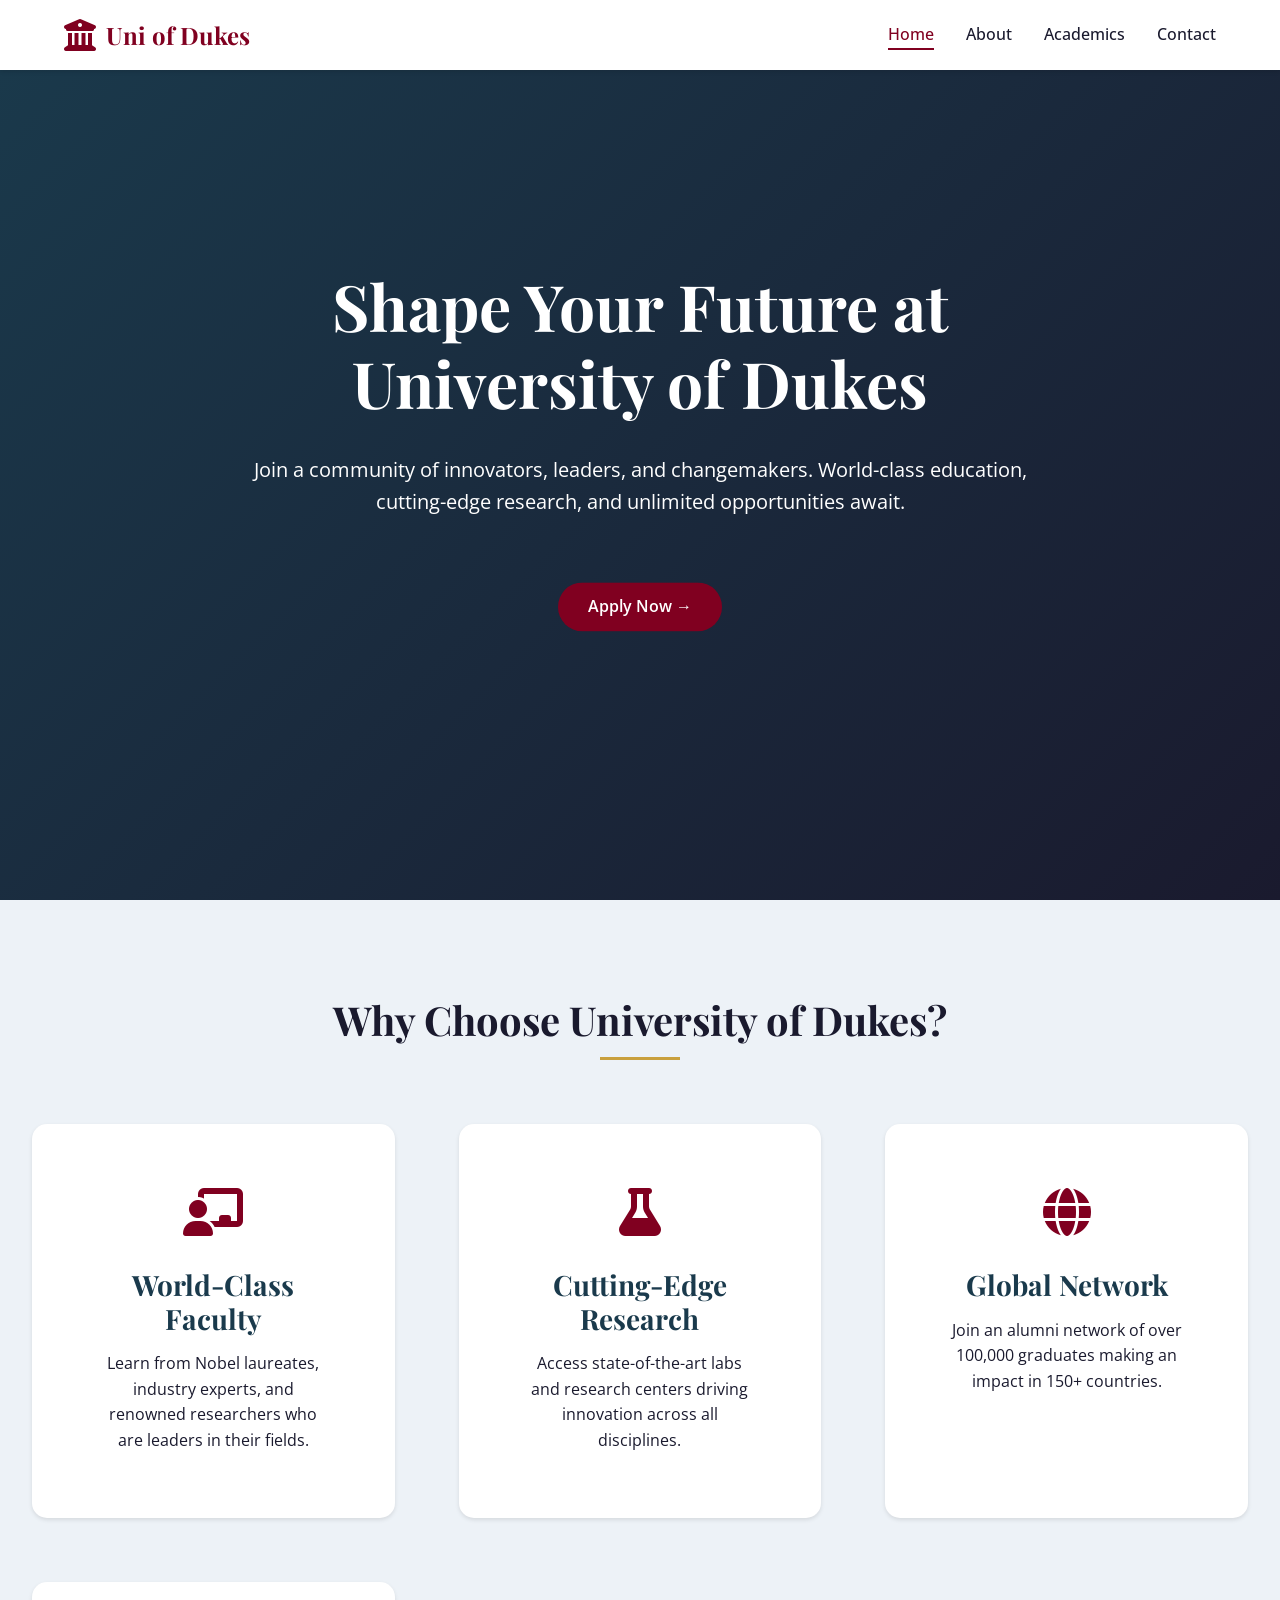
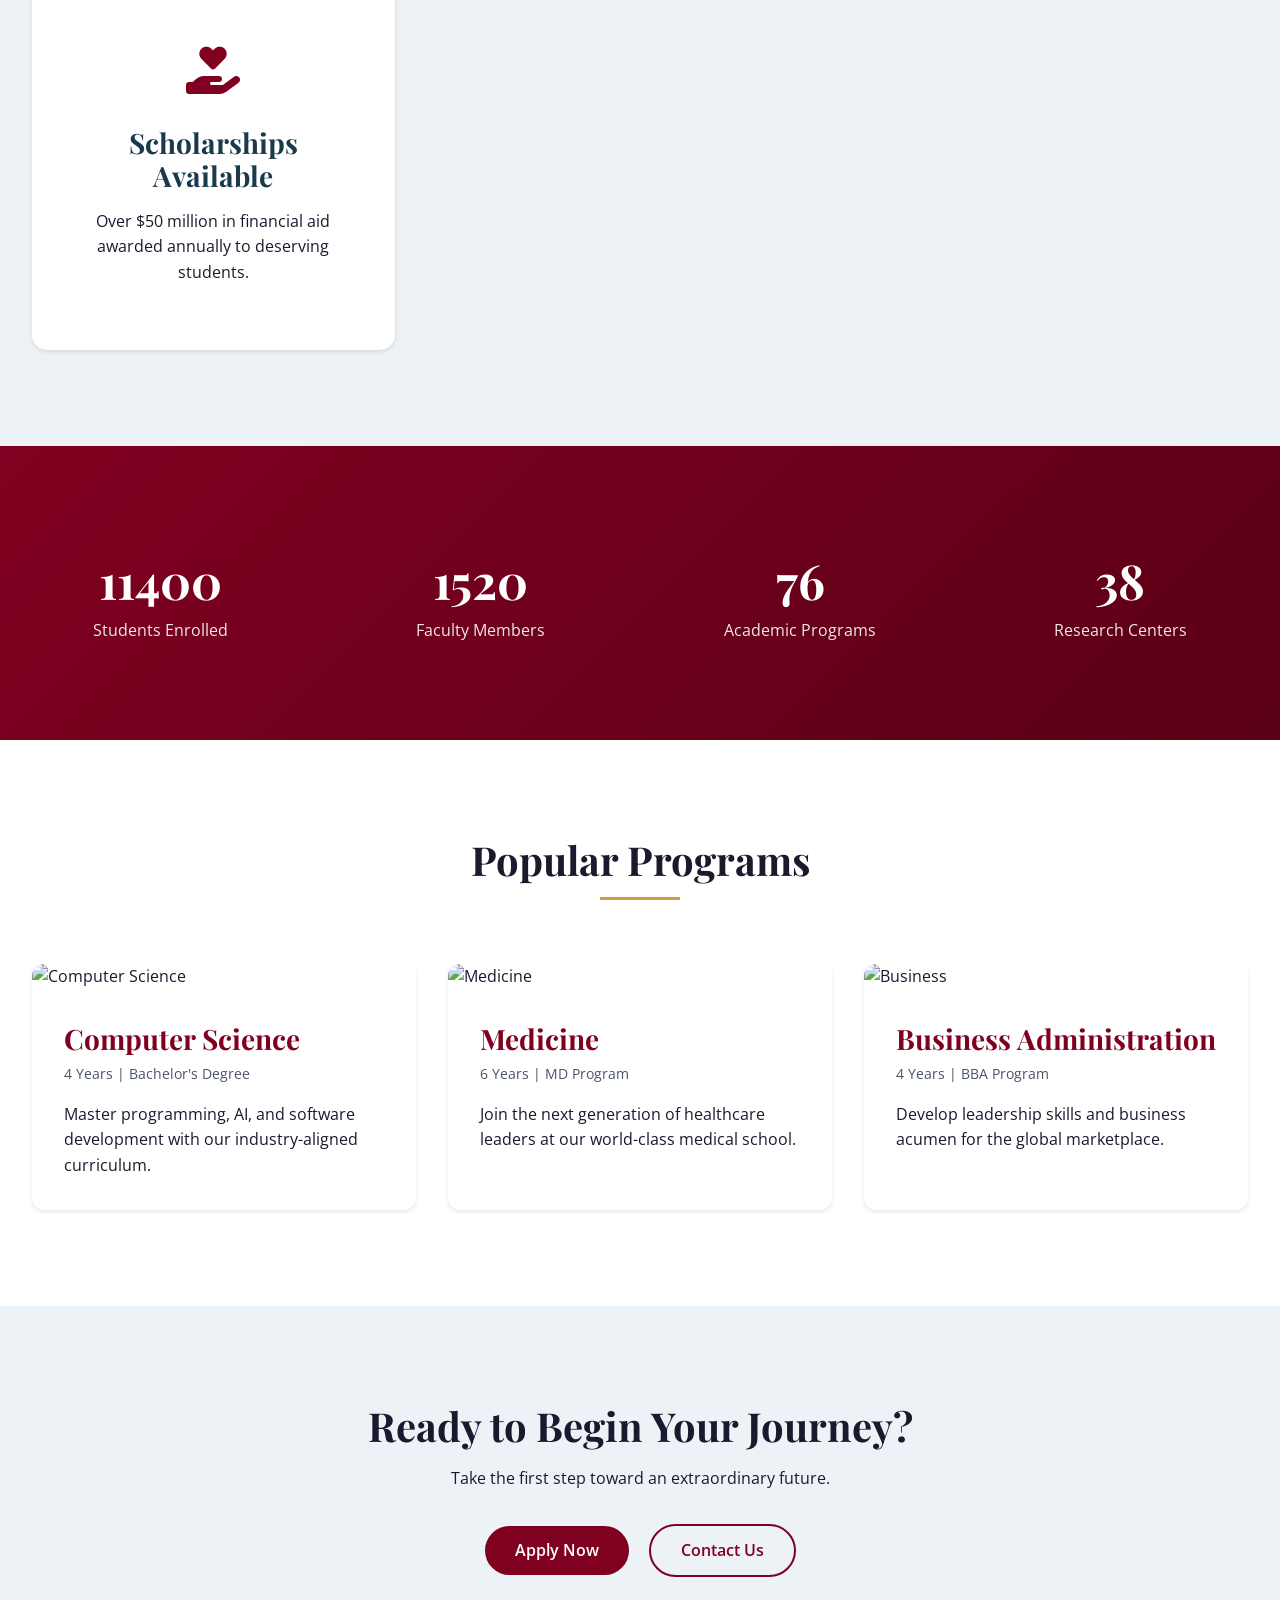
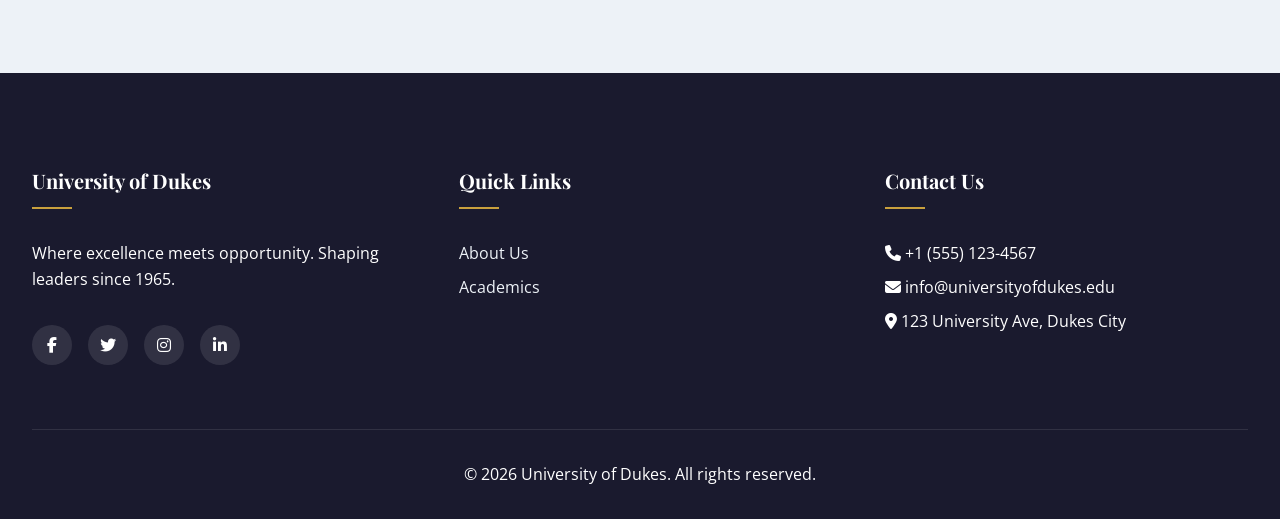
==== commit f42490c3: "Deleted admisions pages" ====
--- a/index.html
+++ b/index.html
@@ -23,9 +23,7 @@
             <ul class="nav-menu">
                 <li><a href="index.html" class="nav-link active">Home</a></li>
                 <li><a href="about.html" class="nav-link">About</a></li>
-                <li><a href="academics.html" class="nav-link">Academics</a></li>
-                <li><a href="admissions.html" class="nav-link">Admissions</a></li>
-                <li><a href="campus-life.html" class="nav-link">Campus Life</a></li>
+                <li><a href="academics.html" class="nav-link">Academics</a></li>               
                 <li><a href="contact.html" class="nav-link">Contact</a></li>
             </ul>
             <div class="hamburger">
@@ -158,9 +156,7 @@
                     <h4>Quick Links</h4>
                     <ul class="footer-links">
                         <li><a href="about.html">About Us</a></li>
-                        <li><a href="admissions.html">Admissions</a></li>
                         <li><a href="academics.html">Academics</a></li>
-                        <li><a href="campus-life.html">Campus Life</a></li>
                     </ul>
                 </div>
                 <div>
--- a/css/style.css
+++ b/css/style.css
@@ -20,23 +20,23 @@
     --black: #0a0a0a;
     --success: #2e7d32;
     --error: #c62828;
-    
+
     /* Typography */
     --font-heading: 'Playfair Display', serif;
     --font-body: 'Open Sans', sans-serif;
-    
+
     /* Spacing */
     --spacing-xs: 0.5rem;
     --spacing-sm: 1rem;
     --spacing-md: 2rem;
     --spacing-lg: 4rem;
     --spacing-xl: 6rem;
-    
+
     /* Effects */
-    --shadow-sm: 0 2px 4px rgba(0,0,0,0.1);
-    --shadow-md: 0 4px 8px rgba(0,0,0,0.12);
-    --shadow-lg: 0 10px 25px rgba(0,0,0,0.15);
-    --shadow-xl: 0 20px 40px rgba(0,0,0,0.2);
+    --shadow-sm: 0 2px 4px rgba(0, 0, 0, 0.1);
+    --shadow-md: 0 4px 8px rgba(0, 0, 0, 0.12);
+    --shadow-lg: 0 10px 25px rgba(0, 0, 0, 0.15);
+    --shadow-xl: 0 20px 40px rgba(0, 0, 0, 0.2);
     --transition: all 0.3s ease;
 }
 
@@ -60,17 +60,33 @@
 }
 
 /* ---------- TYPOGRAPHY ---------- */
-h1, h2, h3, h4, h5, h6 {
+h1,
+h2,
+h3,
+h4,
+h5,
+h6 {
     font-family: var(--font-heading);
     font-weight: 700;
     line-height: 1.2;
     margin-bottom: var(--spacing-sm);
 }
 
-h1 { font-size: 3.5rem; }
-h2 { font-size: 2.5rem; }
-h3 { font-size: 1.75rem; }
-h4 { font-size: 1.25rem; }
+h1 {
+    font-size: 3.5rem;
+}
+
+h2 {
+    font-size: 2.5rem;
+}
+
+h3 {
+    font-size: 1.75rem;
+}
+
+h4 {
+    font-size: 1.25rem;
+}
 
 /* ---------- UTILITY CLASSES ---------- */
 .container {
@@ -393,7 +409,7 @@
     bottom: -100%;
     left: 0;
     right: 0;
-    background: linear-gradient(transparent, rgba(0,0,0,0.8));
+    background: linear-gradient(transparent, rgba(0, 0, 0, 0.8));
     padding: var(--spacing-md);
     transition: var(--transition);
 }
@@ -496,7 +512,7 @@
 .form-group textarea:focus {
     outline: none;
     border-color: var(--primary);
-    box-shadow: 0 0 0 3px rgba(128,0,32,0.1);
+    box-shadow: 0 0 0 3px rgba(128, 0, 32, 0.1);
 }
 
 .form-row {
@@ -514,6 +530,332 @@
 .checkbox-group input {
     width: auto;
 }
+
+
+
+
+/* Campus Life Page Specific Styles */
+.campus-hero {
+    height: 60vh;
+    background: linear-gradient(135deg, var(--secondary) 0%, var(--dark) 100%);
+    display: flex;
+    align-items: center;
+    justify-content: center;
+    text-align: center;
+    color: var(--white);
+    position: relative;
+}
+
+.facility-grid {
+    display: grid;
+    grid-template-columns: repeat(auto-fit, minmax(350px, 1fr));
+    gap: var(--spacing-lg);
+    margin-top: var(--spacing-lg);
+}
+
+.facility-card {
+    background: var(--white);
+    border-radius: 15px;
+    overflow: hidden;
+    box-shadow: var(--shadow-md);
+    transition: var(--transition);
+}
+
+.facility-card:hover {
+    transform: translateY(-5px);
+    box-shadow: var(--shadow-xl);
+}
+
+.facility-image {
+    width: 100%;
+    height: 250px;
+    object-fit: cover;
+}
+
+.facility-content {
+    padding: var(--spacing-md);
+}
+
+.club-grid {
+    display: grid;
+    grid-template-columns: repeat(auto-fit, minmax(280px, 1fr));
+    gap: var(--spacing-md);
+}
+
+.club-card {
+    background: var(--white);
+    border-radius: 15px;
+    padding: var(--spacing-md);
+    text-align: center;
+    transition: var(--transition);
+    box-shadow: var(--shadow-sm);
+}
+
+.club-card:hover {
+    transform: translateY(-5px);
+    box-shadow: var(--shadow-lg);
+}
+
+.club-icon {
+    font-size: 2.5rem;
+    color: var(--primary);
+    margin-bottom: var(--spacing-sm);
+}
+
+.sports-gallery {
+    display: grid;
+    grid-template-columns: repeat(auto-fit, minmax(300px, 1fr));
+    gap: var(--spacing-md);
+}
+
+.sport-item {
+    position: relative;
+    border-radius: 15px;
+    overflow: hidden;
+    cursor: pointer;
+}
+
+.sport-item img {
+    width: 100%;
+    height: 250px;
+    object-fit: cover;
+    transition: var(--transition);
+}
+
+.sport-item:hover img {
+    transform: scale(1.05);
+}
+
+.sport-overlay {
+    position: absolute;
+    bottom: 0;
+    left: 0;
+    right: 0;
+    background: linear-gradient(transparent, rgba(0, 0, 0, 0.8));
+    padding: var(--spacing-md);
+    color: var(--white);
+    transform: translateY(100%);
+    transition: var(--transition);
+}
+
+.sport-item:hover .sport-overlay {
+    transform: translateY(0);
+}
+
+.testimonial-section {
+    background: var(--light-gray);
+    padding: var(--spacing-xl) 0;
+}
+
+.testimonial-grid {
+    display: grid;
+    grid-template-columns: repeat(auto-fit, minmax(300px, 1fr));
+    gap: var(--spacing-lg);
+}
+
+.testimonial-card {
+    background: var(--white);
+    border-radius: 15px;
+    padding: var(--spacing-lg);
+    text-align: center;
+    box-shadow: var(--shadow-md);
+}
+
+.testimonial-avatar {
+    width: 80px;
+    height: 80px;
+    border-radius: 50%;
+    margin: 0 auto var(--spacing-md);
+    object-fit: cover;
+}
+
+.testimonial-text {
+    font-style: italic;
+    margin-bottom: var(--spacing-md);
+}
+
+.housing-section {
+    padding: var(--spacing-xl) 0;
+    background: var(--white);
+}
+
+.housing-grid {
+    display: grid;
+    grid-template-columns: repeat(auto-fit, minmax(300px, 1fr));
+    gap: var(--spacing-lg);
+}
+
+.housing-card {
+    background: var(--light-gray);
+    border-radius: 15px;
+    overflow: hidden;
+}
+
+.housing-image {
+    width: 100%;
+    height: 200px;
+    object-fit: cover;
+}
+
+.housing-content {
+    padding: var(--spacing-md);
+}
+
+/* Academics Page Specific Styles */
+.academics-hero {
+    height: 50vh;
+    background: linear-gradient(135deg, var(--secondary) 0%, var(--dark) 100%);
+    display: flex;
+    align-items: center;
+    justify-content: center;
+    text-align: center;
+    color: var(--white);
+    position: relative;
+}
+
+.schools-section {
+    padding: var(--spacing-xl) 0;
+    background: var(--light-gray);
+}
+
+.school-card {
+    background: var(--white);
+    border-radius: 20px;
+    overflow: hidden;
+    margin-bottom: var(--spacing-lg);
+    box-shadow: var(--shadow-md);
+    transition: var(--transition);
+    display: flex;
+    flex-wrap: wrap;
+}
+
+.school-card:hover {
+    transform: translateY(-5px);
+    box-shadow: var(--shadow-xl);
+}
+
+.school-image {
+    flex: 1;
+    min-width: 300px;
+}
+
+.school-image img {
+    width: 100%;
+    height: 100%;
+    object-fit: cover;
+}
+
+.school-content {
+    flex: 2;
+    padding: var(--spacing-lg);
+}
+
+.school-title {
+    color: var(--primary);
+    margin-bottom: var(--spacing-sm);
+    font-size: 1.8rem;
+}
+
+.degree-list {
+    list-style: none;
+    margin-top: var(--spacing-md);
+}
+
+.degree-list li {
+    padding: var(--spacing-xs) 0;
+    border-bottom: 1px solid var(--light-gray);
+    display: flex;
+    justify-content: space-between;
+    align-items: center;
+    flex-wrap: wrap;
+}
+
+.degree-name {
+    font-weight: 600;
+    color: var(--secondary);
+}
+
+.degree-duration {
+    color: var(--gray);
+    font-size: 0.875rem;
+}
+
+.research-section {
+    padding: var(--spacing-xl) 0;
+    background: var(--white);
+}
+
+.research-grid {
+    display: grid;
+    grid-template-columns: repeat(auto-fit, minmax(300px, 1fr));
+    gap: var(--spacing-lg);
+    margin-top: var(--spacing-lg);
+}
+
+.research-card {
+    text-align: center;
+    padding: var(--spacing-lg);
+    border-radius: 15px;
+    background: var(--light-gray);
+    transition: var(--transition);
+}
+
+.research-card:hover {
+    background: var(--secondary);
+    color: var(--white);
+}
+
+.research-card:hover .research-icon {
+    color: var(--white);
+}
+
+.research-icon {
+    font-size: 3rem;
+    color: var(--primary);
+    margin-bottom: var(--spacing-md);
+}
+
+.calendar-section {
+    padding: var(--spacing-xl) 0;
+    background: var(--light-gray);
+}
+
+.academic-calendar {
+    background: var(--white);
+    border-radius: 20px;
+    overflow: hidden;
+    box-shadow: var(--shadow-md);
+}
+
+.calendar-header {
+    background: var(--primary);
+    color: var(--white);
+    padding: var(--spacing-md);
+    text-align: center;
+}
+
+.calendar-table {
+    width: 100%;
+    border-collapse: collapse;
+}
+
+.calendar-table th,
+.calendar-table td {
+    padding: var(--spacing-md);
+    text-align: left;
+    border-bottom: 1px solid var(--light-gray);
+}
+
+.calendar-table th {
+    background: var(--secondary);
+    color: var(--white);
+}
+
+.calendar-table tr:hover {
+    background: var(--light-gray);
+}
+
+
 
 /* ---------- CONTACT PAGE ---------- */
 .contact-section {
@@ -623,7 +965,7 @@
 .social-link {
     width: 40px;
     height: 40px;
-    background: rgba(255,255,255,0.1);
+    background: rgba(255, 255, 255, 0.1);
     border-radius: 50%;
     display: flex;
     align-items: center;
@@ -641,7 +983,7 @@
 .footer-bottom {
     text-align: center;
     padding-top: var(--spacing-md);
-    border-top: 1px solid rgba(255,255,255,0.1);
+    border-top: 1px solid rgba(255, 255, 255, 0.1);
 }
 
 /* ---------- ANIMATIONS ---------- */
@@ -650,6 +992,7 @@
         opacity: 0;
         transform: translateY(30px);
     }
+
     to {
         opacity: 1;
         transform: translateY(0);
@@ -661,11 +1004,11 @@
     html {
         font-size: 14px;
     }
-    
+
     .hamburger {
         display: block;
     }
-    
+
     .nav-menu {
         position: fixed;
         left: -100%;
@@ -678,19 +1021,19 @@
         box-shadow: var(--shadow-md);
         padding: var(--spacing-md) 0;
     }
-    
+
     .nav-menu.active {
         left: 0;
     }
-    
+
     .hero h1 {
         font-size: 2.5rem;
     }
-    
+
     .form-row {
         grid-template-columns: 1fr;
     }
-    
+
     .section {
         padding: var(--spacing-lg) 0;
     }
@@ -701,7 +1044,7 @@
         grid-template-columns: 1fr;
         gap: var(--spacing-md);
     }
-    
+
     .contact-grid {
         grid-template-columns: 1fr;
     }
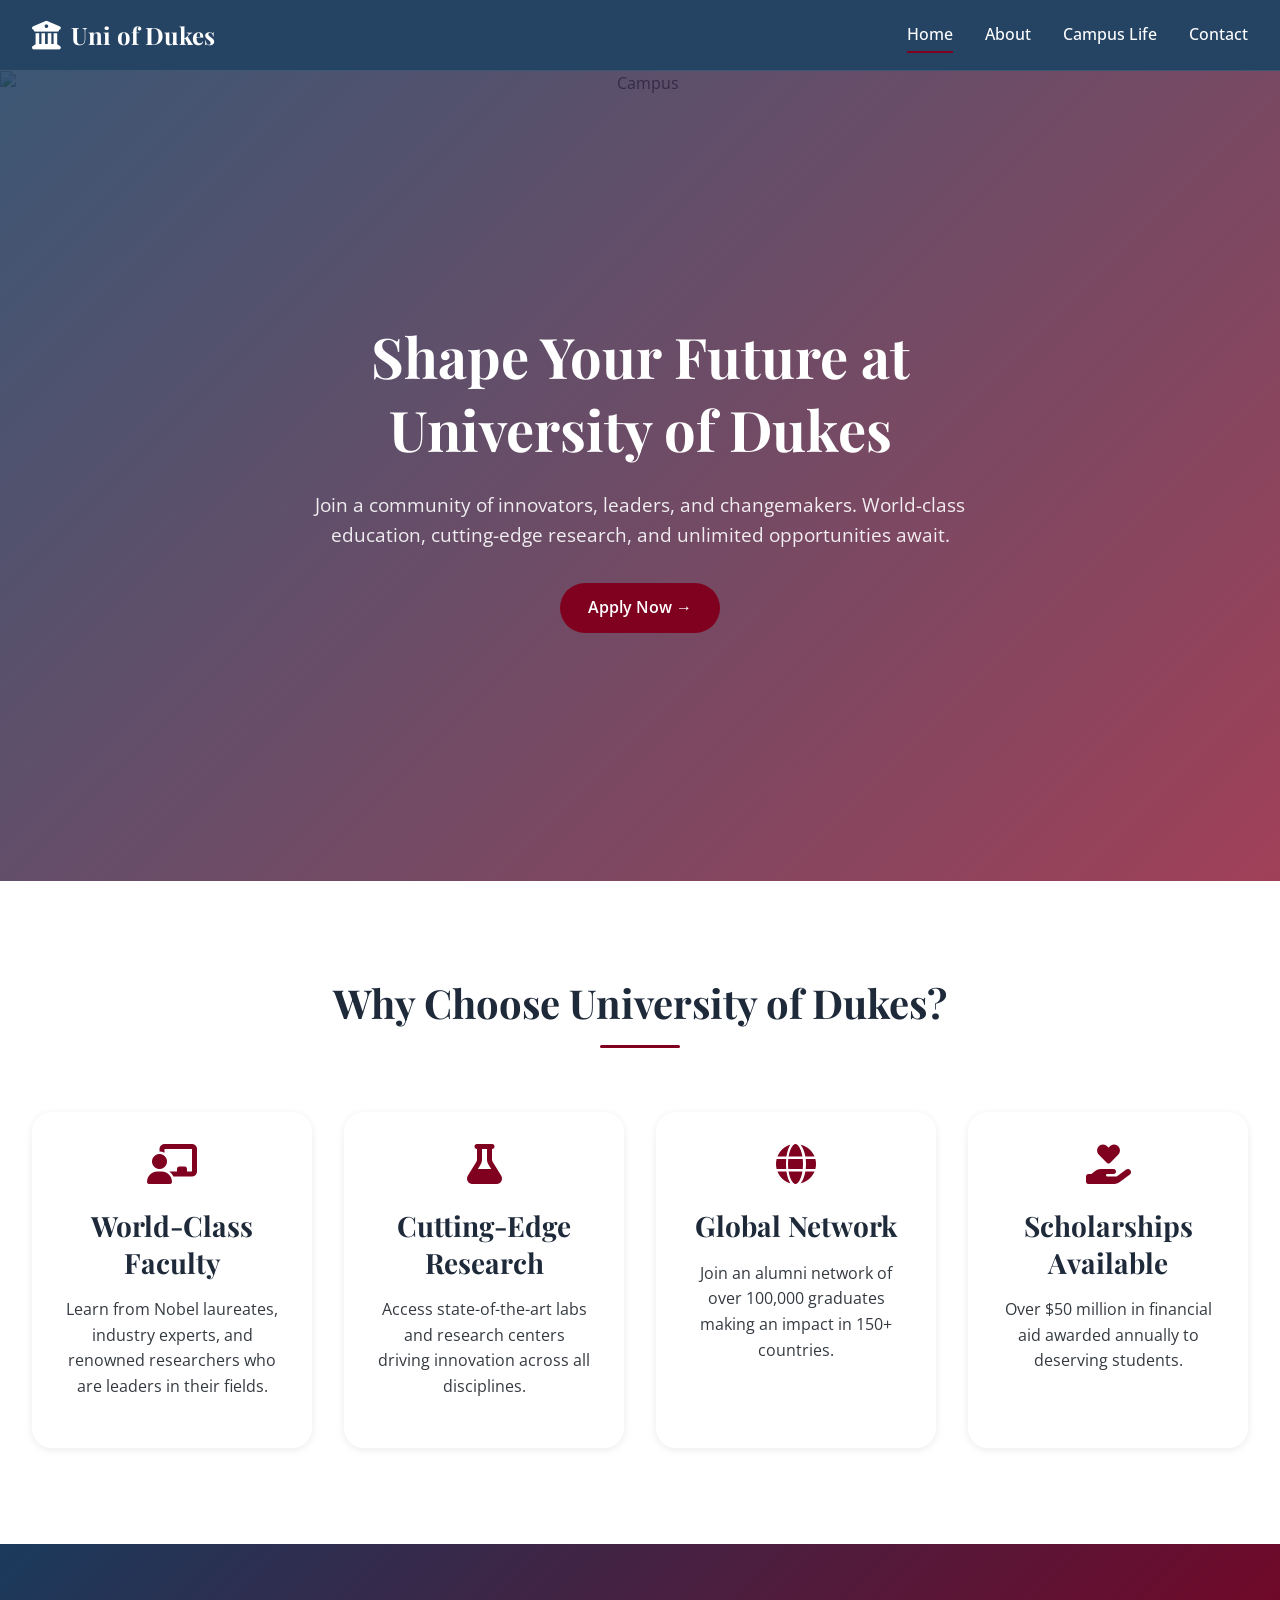
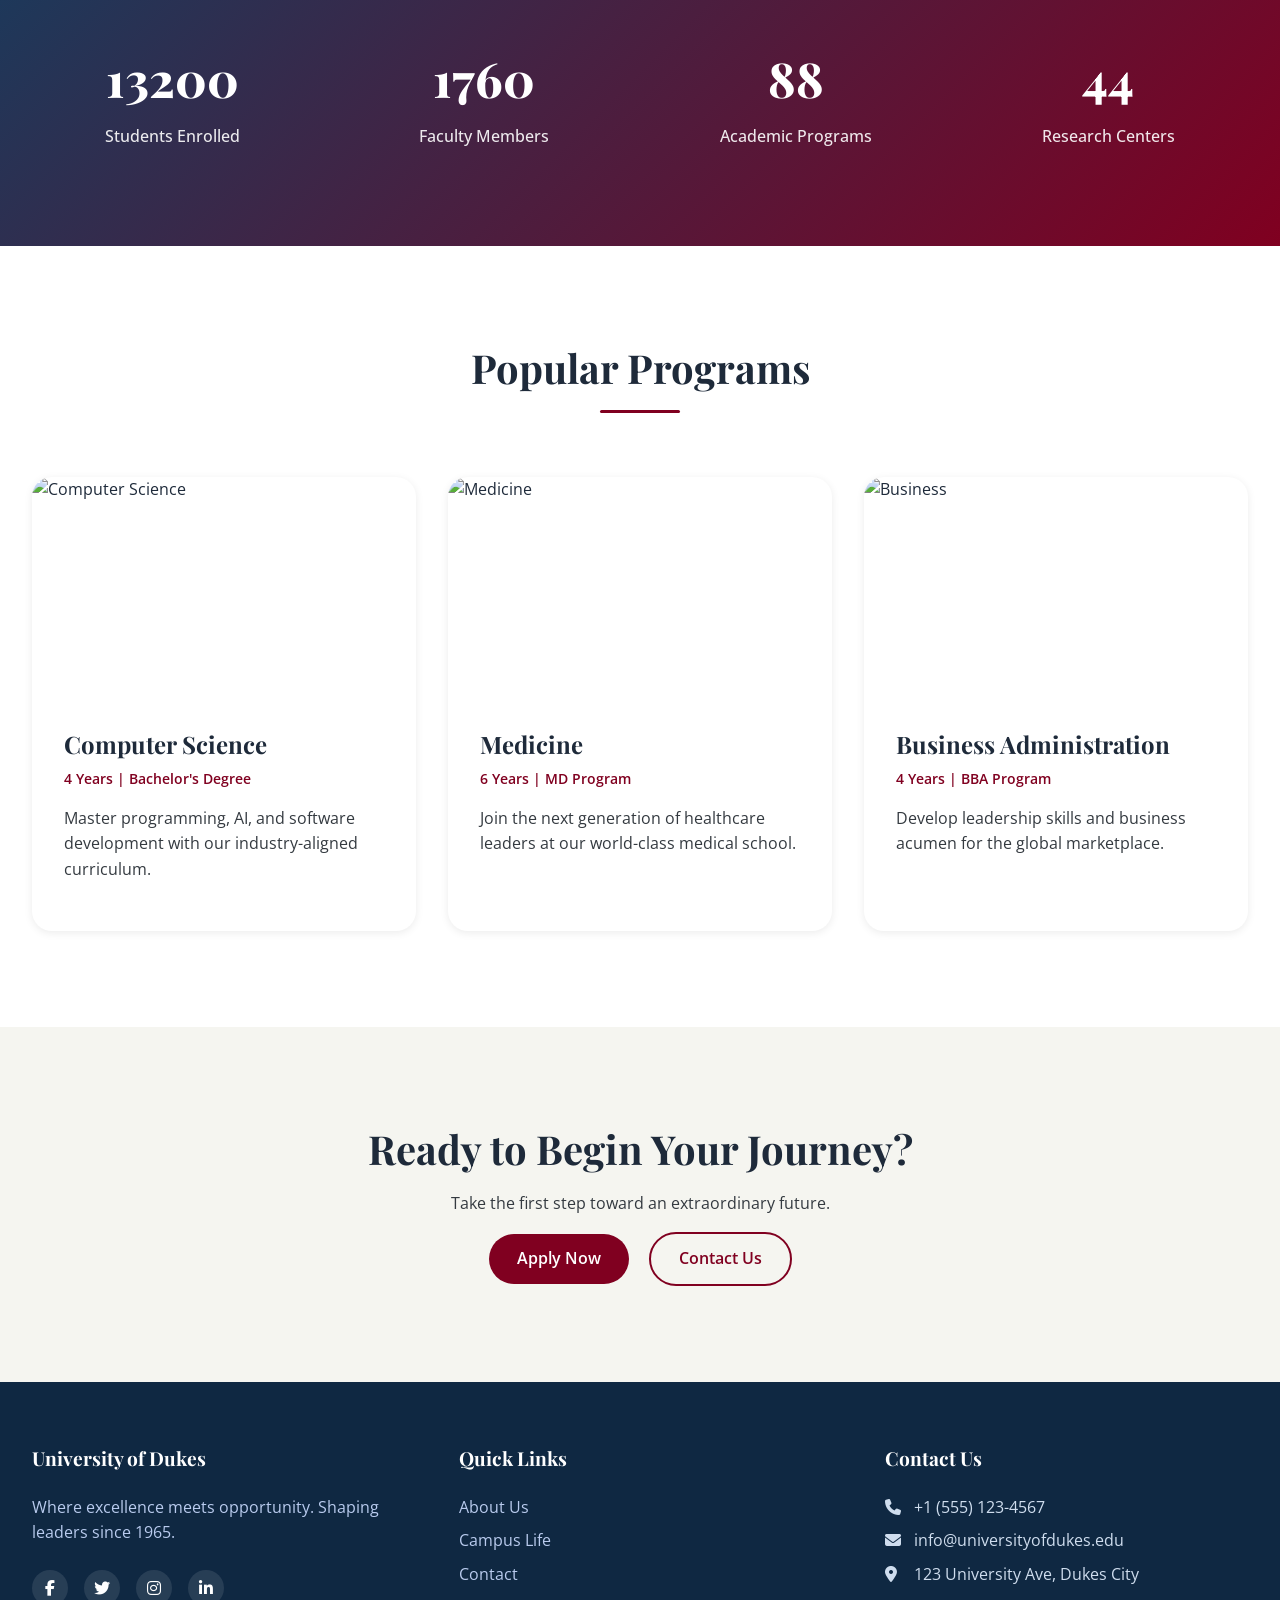
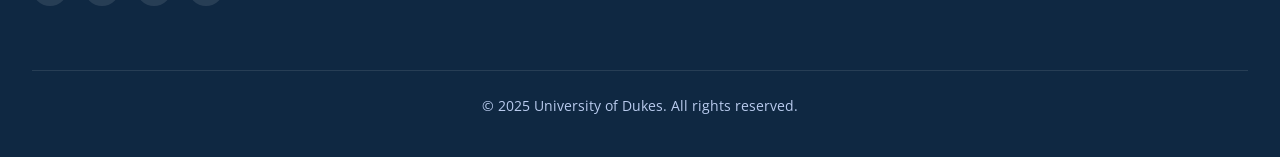
==== commit a6e3c5cb: "modified all pages" ====
--- a/index.html
+++ b/index.html
@@ -23,7 +23,7 @@
             <ul class="nav-menu">
                 <li><a href="index.html" class="nav-link active">Home</a></li>
                 <li><a href="about.html" class="nav-link">About</a></li>
-                <li><a href="academics.html" class="nav-link">Academics</a></li>               
+                <li><a href="campus-life.html" class="nav-link">Campus Life</a></li>               
                 <li><a href="contact.html" class="nav-link">Contact</a></li>
             </ul>
             <div class="hamburger">
@@ -38,7 +38,7 @@
         <div class="hero-content">
             <h1>Shape Your Future at University of Dukes</h1>
             <p>Join a community of innovators, leaders, and changemakers. World-class education, cutting-edge research, and unlimited opportunities await.</p>
-            <a href="admissions.html" class="btn btn-primary">Apply Now →</a>
+            <a href="contact.html" class="btn btn-primary">Apply Now →</a>
         </div>
     </section>
 
@@ -129,12 +129,12 @@
     </section>
 
     <!-- CTA Section -->
-    <section class="cta section" style="background: var(--light-gray); text-align: center;">
+    <section class="cta section cta-section">
         <div class="container">
             <h2>Ready to Begin Your Journey?</h2>
-            <p style="margin-bottom: var(--spacing-md);">Take the first step toward an extraordinary future.</p>
-            <a href="admissions.html" class="btn btn-primary">Apply Now</a>
-            <a href="contact.html" class="btn btn-outline" style="margin-left: var(--spacing-sm);">Contact Us</a>
+            <p>Take the first step toward an extraordinary future.</p>
+            <a href="contact.html" class="btn btn-primary">Apply Now</a>
+            <a href="contact.html" class="btn btn-outline">Contact Us</a>
         </div>
     </section>
 
@@ -156,7 +156,8 @@
                     <h4>Quick Links</h4>
                     <ul class="footer-links">
                         <li><a href="about.html">About Us</a></li>
-                        <li><a href="academics.html">Academics</a></li>
+                        <li><a href="campus-life.html">Campus Life</a></li>
+                        <li><a href="contact.html">Contact</a></li>
                     </ul>
                 </div>
                 <div>
--- a/css/style.css
+++ b/css/style.css
@@ -1,46 +1,51 @@
-/* ========================================
-   UNIVERSITY OF DUKES - MAIN STYLESHEET
-   Modern Professional Design
-   ======================================== */
-
-/* ---------- VARIABLES ---------- */
+
+/* CSS VARIABLES & RESET */
 :root {
     /* Colors */
     --primary: #800020;
     --primary-dark: #5a0016;
-    --primary-light: #b31b3c;
-    --secondary: #1a3a4c;
-    --secondary-light: #2a5a74;
-    --accent: #c9a03d;
-    --accent-light: #e0b85e;
-    --dark: #1a1a2e;
-    --gray: #4a5568;
-    --light-gray: #edf2f7;
+    --primary-light: #a0324a;
+    --secondary: #1a3a5c;
+    --secondary-dark: #0f2842;
+    --secondary-light: #2c5a8c;
+    --dark: #1e2a3a;
+    --light-gray: #f5f5f0;
     --white: #ffffff;
-    --black: #0a0a0a;
-    --success: #2e7d32;
-    --error: #c62828;
-
+    --gray: #6c757d;
+    --gray-light: #e9ecef;
+    --gray-dark: #343a40;
+    --success: #28a745;
+    --error: #dc3545;
+    --warning: #ffc107;
+    
     /* Typography */
     --font-heading: 'Playfair Display', serif;
     --font-body: 'Open Sans', sans-serif;
-
+    
     /* Spacing */
     --spacing-xs: 0.5rem;
     --spacing-sm: 1rem;
-    --spacing-md: 2rem;
-    --spacing-lg: 4rem;
-    --spacing-xl: 6rem;
-
-    /* Effects */
-    --shadow-sm: 0 2px 4px rgba(0, 0, 0, 0.1);
-    --shadow-md: 0 4px 8px rgba(0, 0, 0, 0.12);
-    --shadow-lg: 0 10px 25px rgba(0, 0, 0, 0.15);
-    --shadow-xl: 0 20px 40px rgba(0, 0, 0, 0.2);
+    --spacing-md: 1.5rem;
+    --spacing-lg: 2rem;
+    --spacing-xl: 4rem;
+    --spacing-xxl: 6rem;
+    
+    /* Shadows */
+    --shadow-sm: 0 2px 8px rgba(0, 0, 0, 0.08);
+    --shadow-md: 0 4px 20px rgba(0, 0, 0, 0.1);
+    --shadow-lg: 0 8px 30px rgba(0, 0, 0, 0.12);
+    --shadow-xl: 0 15px 40px rgba(0, 0, 0, 0.15);
+    
+    /* Transitions */
     --transition: all 0.3s ease;
-}
-
-/* ---------- RESET ---------- */
+    
+    /* Border Radius */
+    --radius-sm: 8px;
+    --radius-md: 12px;
+    --radius-lg: 20px;
+    --radius-xl: 30px;
+}
+
 * {
     margin: 0;
     padding: 0;
@@ -49,252 +54,300 @@
 
 html {
     scroll-behavior: smooth;
-    font-size: 16px;
 }
 
 body {
     font-family: var(--font-body);
+    font-size: 16px;
+    line-height: 1.6;
     color: var(--dark);
-    line-height: 1.6;
+    background-color: var(--white);
     overflow-x: hidden;
 }
 
-/* ---------- TYPOGRAPHY ---------- */
-h1,
-h2,
-h3,
-h4,
-h5,
-h6 {
+h1, h2, h3, h4, h5, h6 {
     font-family: var(--font-heading);
     font-weight: 700;
-    line-height: 1.2;
+    line-height: 1.3;
     margin-bottom: var(--spacing-sm);
 }
 
-h1 {
-    font-size: 3.5rem;
-}
-
-h2 {
-    font-size: 2.5rem;
-}
-
-h3 {
-    font-size: 1.75rem;
-}
-
-h4 {
-    font-size: 1.25rem;
-}
-
-/* ---------- UTILITY CLASSES ---------- */
+h1 { font-size: 3.5rem; }
+h2 { font-size: 2.5rem; }
+h3 { font-size: 1.75rem; }
+h4 { font-size: 1.25rem; }
+
+p {
+    margin-bottom: var(--spacing-sm);
+    color: var(--gray-dark);
+}
+
+a {
+    text-decoration: none;
+    color: var(--primary);
+    transition: var(--transition);
+}
+
+a:hover {
+    color: var(--primary-dark);
+}
+
+img {
+    max-width: 100%;
+    height: auto;
+    display: block;
+}
+
+ul {
+    list-style: none;
+}
+
+/* CONTAINER & UTILITIES */
 .container {
     max-width: 1280px;
     margin: 0 auto;
-    padding: 0 var(--spacing-md);
+    padding: 0 var(--spacing-lg);
 }
 
 .section {
-    padding: var(--spacing-xl) 0;
+    padding: var(--spacing-xxl) 0;
 }
 
 .section-title {
     text-align: center;
-    margin-bottom: var(--spacing-lg);
+    font-size: 2.5rem;
+    margin-bottom: var(--spacing-xl);
     position: relative;
-    padding-bottom: var(--spacing-sm);
 }
 
 .section-title::after {
+    content: '';
+    display: block;
+    width: 80px;
+    height: 3px;
+    background: var(--primary);
+    margin: var(--spacing-sm) auto 0;
+    border-radius: 3px;
+}
+
+.section-subtitle {
+    text-align: center;
+    max-width: 800px;
+    margin: 0 auto var(--spacing-lg);
+    color: var(--gray);
+    font-size: 1.1rem;
+}
+
+.bg-light {
+    background-color: var(--light-gray);
+}
+
+/* BUTTONS */
+.btn {
+    display: inline-flex;
+    align-items: center;
+    justify-content: center;
+    gap: var(--spacing-xs);
+    padding: 12px 28px;
+    font-family: var(--font-body);
+    font-weight: 600;
+    font-size: 1rem;
+    border-radius: 50px;
+    cursor: pointer;
+    transition: var(--transition);
+    border: none;
+    text-decoration: none;
+}
+
+.btn-primary {
+    background-color: var(--primary);
+    color: var(--white);
+}
+
+.btn-primary:hover {
+    background-color: var(--primary-dark);
+    color: var(--white);
+    transform: translateY(-2px);
+    box-shadow: var(--shadow-md);
+}
+
+.btn-outline {
+    background-color: transparent;
+    color: var(--primary);
+    border: 2px solid var(--primary);
+}
+
+.btn-outline:hover {
+    background-color: var(--primary);
+    color: var(--white);
+    transform: translateY(-2px);
+}
+
+.btn-full {
+    width: 100%;
+}
+
+/* NAVIGATION BAR */
+.navbar {
+    position: sticky;
+    top: 0;
+    background: rgba(26, 58, 92, 0.95);
+    backdrop-filter: blur(10px);
+    z-index: 1000;
+    border-bottom: 1px solid rgba(255, 255, 255, 0.1);
+}
+
+.nav-container {
+    max-width: 1280px;
+    margin: 0 auto;
+    padding: 1rem var(--spacing-lg);
+    display: flex;
+    justify-content: space-between;
+    align-items: center;
+}
+
+.logo {
+    display: flex;
+    align-items: center;
+    gap: 10px;
+}
+
+.logo-icon {
+    font-size: 1.8rem;
+    color: var(--white);
+}
+
+.logo-text {
+    font-family: var(--font-heading);
+    font-size: 1.5rem;
+    font-weight: 700;
+    color: var(--white);
+}
+
+.nav-menu {
+    display: flex;
+    gap: 2rem;
+}
+
+.nav-link {
+    color: var(--white);
+    font-weight: 500;
+    padding: 0.5rem 0;
+    position: relative;
+}
+
+.nav-link:hover,
+.nav-link.active {
+    color: var(--white);
+}
+
+.nav-link.active::after {
     content: '';
     position: absolute;
     bottom: 0;
-    left: 50%;
-    transform: translateX(-50%);
-    width: 80px;
-    height: 3px;
-    background: var(--accent);
-}
-
-.btn {
-    display: inline-block;
-    padding: 12px 30px;
-    border-radius: 40px;
-    text-decoration: none;
-    font-weight: 600;
-    transition: var(--transition);
-    cursor: pointer;
-    border: none;
-    font-size: 1rem;
-}
-
-.btn-primary {
-    background: var(--primary);
-    color: var(--white);
-}
-
-.btn-primary:hover {
-    background: var(--primary-dark);
-    transform: translateY(-2px);
-    box-shadow: var(--shadow-md);
-}
-
-.btn-outline {
-    border: 2px solid var(--primary);
-    color: var(--primary);
-    background: transparent;
-}
-
-.btn-outline:hover {
-    background: var(--primary);
-    color: var(--white);
-}
-
-/* ---------- NAVIGATION ---------- */
-.navbar {
-    position: fixed;
-    top: 0;
+    left: 0;
     width: 100%;
-    background: var(--white);
-    box-shadow: var(--shadow-sm);
-    z-index: 1000;
-    transition: var(--transition);
-}
-
-.navbar.scrolled {
-    box-shadow: var(--shadow-lg);
-}
-
-.nav-container {
-    display: flex;
-    justify-content: space-between;
-    align-items: center;
-    padding: 1rem 5%;
-    max-width: 1400px;
-    margin: 0 auto;
-}
-
-.logo {
-    display: flex;
-    align-items: center;
-    gap: 10px;
-}
-
-.logo-icon {
-    font-size: 2rem;
-    color: var(--primary);
-}
-
-.logo-text {
-    font-size: 1.5rem;
-    font-weight: 700;
-    font-family: var(--font-heading);
-    color: var(--primary);
-}
-
-.nav-menu {
-    display: flex;
-    gap: 2rem;
-    list-style: none;
-}
-
-.nav-link {
-    text-decoration: none;
-    color: var(--dark);
-    font-weight: 500;
-    transition: var(--transition);
-    position: relative;
-}
-
-.nav-link::after {
-    content: '';
-    position: absolute;
-    bottom: -5px;
-    left: 0;
-    width: 0;
     height: 2px;
     background: var(--primary);
-    transition: var(--transition);
-}
-
-.nav-link:hover::after,
-.nav-link.active::after {
-    width: 100%;
-}
-
-.nav-link:hover,
-.nav-link.active {
-    color: var(--primary);
 }
 
 .hamburger {
     display: none;
+    font-size: 1.8rem;
+    color: var(--white);
     cursor: pointer;
 }
 
-/* ---------- HERO SECTION ---------- */
+/* PAGE HERO (Common for About, Academics, Contact) */
+.page-hero {
+    height: 40vh;
+    min-height: 300px;
+    background: linear-gradient(135deg, var(--secondary) 0%, var(--secondary-dark) 100%);
+    display: flex;
+    align-items: center;
+    justify-content: center;
+    text-align: center;
+    color: var(--white);
+}
+
+.page-hero-content h1 {
+    color: var(--white);
+    font-size: 3rem;
+    margin-bottom: var(--spacing-sm);
+}
+
+.page-hero-content p {
+    color: rgba(255, 255, 255, 0.9);
+    font-size: 1.2rem;
+    max-width: 600px;
+    margin: 0 auto;
+}
+
+/* HOME PAGE - HERO SECTION */
 .hero {
-    height: 100vh;
-    background: linear-gradient(135deg, var(--secondary) 0%, var(--dark) 100%);
     position: relative;
+    height: 90vh;
+    min-height: 600px;
+    display: flex;
+    align-items: center;
+    justify-content: center;
+    text-align: center;
     overflow: hidden;
-}
-
-.hero-content {
-    position: absolute;
-    top: 50%;
-    left: 50%;
-    transform: translate(-50%, -50%);
-    text-align: center;
-    color: var(--white);
-    z-index: 2;
-    width: 90%;
-    max-width: 800px;
-}
-
-.hero h1 {
-    font-size: 4rem;
-    margin-bottom: var(--spacing-md);
-    animation: fadeInUp 1s ease;
-}
-
-.hero p {
-    font-size: 1.25rem;
-    margin-bottom: var(--spacing-lg);
-    animation: fadeInUp 1s ease 0.2s both;
-}
-
-.hero .btn {
-    animation: fadeInUp 1s ease 0.4s both;
 }
 
 .hero-bg {
     position: absolute;
+    top: 0;
+    left: 0;
     width: 100%;
     height: 100%;
     object-fit: cover;
-    opacity: 0.3;
-}
-
-/* ---------- FEATURES SECTION ---------- */
-.features {
-    background: var(--light-gray);
-}
-
+    z-index: -2;
+}
+
+.hero::before {
+    content: '';
+    position: absolute;
+    top: 0;
+    left: 0;
+    width: 100%;
+    height: 100%;
+    background: linear-gradient(135deg, rgba(26, 58, 92, 0.85) 0%, rgba(128, 0, 32, 0.75) 100%);
+    z-index: -1;
+}
+
+.hero-content {
+    max-width: 800px;
+    padding: var(--spacing-lg);
+    color: var(--white);
+}
+
+.hero-content h1 {
+    color: var(--white);
+    font-size: 3.5rem;
+    margin-bottom: var(--spacing-md);
+}
+
+.hero-content p {
+    color: rgba(255, 255, 255, 0.9);
+    font-size: 1.2rem;
+    margin-bottom: var(--spacing-lg);
+}
+
+/* HOME PAGE - FEATURES */
 .features-grid {
     display: grid;
-    grid-template-columns: repeat(auto-fit, minmax(300px, 1fr));
+    grid-template-columns: repeat(auto-fit, minmax(280px, 1fr));
     gap: var(--spacing-lg);
 }
 
 .feature-card {
+    text-align: center;
+    padding: var(--spacing-lg);
     background: var(--white);
-    border-radius: 15px;
-    padding: var(--spacing-lg);
-    text-align: center;
-    transition: var(--transition);
+    border-radius: var(--radius-lg);
     box-shadow: var(--shadow-sm);
+    transition: var(--transition);
 }
 
 .feature-card:hover {
@@ -303,19 +356,18 @@
 }
 
 .feature-icon {
-    font-size: 3rem;
+    font-size: 2.5rem;
     color: var(--primary);
     margin-bottom: var(--spacing-md);
 }
 
 .feature-card h3 {
     margin-bottom: var(--spacing-sm);
-    color: var(--secondary);
-}
-
-/* ---------- STATS SECTION ---------- */
+}
+
+/* HOME PAGE - STATS */
 .stats {
-    background: linear-gradient(135deg, var(--primary), var(--primary-dark));
+    background: linear-gradient(135deg, var(--secondary) 0%, var(--primary) 100%);
     color: var(--white);
 }
 
@@ -327,27 +379,30 @@
 }
 
 .stat-number {
+    font-family: var(--font-heading);
     font-size: 3rem;
-    font-weight: 700;
-    font-family: var(--font-heading);
+    font-weight: 800;
     display: block;
+    margin-bottom: var(--spacing-xs);
+    color: var(--white);
 }
 
 .stat-label {
     font-size: 1rem;
+    font-weight: 500;
     opacity: 0.9;
 }
 
-/* ---------- PROGRAMS SECTION ---------- */
+/* HOME PAGE - PROGRAMS */
 .programs-grid {
     display: grid;
-    grid-template-columns: repeat(auto-fit, minmax(280px, 1fr));
-    gap: var(--spacing-md);
+    grid-template-columns: repeat(auto-fit, minmax(320px, 1fr));
+    gap: var(--spacing-lg);
 }
 
 .program-card {
     background: var(--white);
-    border-radius: 12px;
+    border-radius: var(--radius-lg);
     overflow: hidden;
     box-shadow: var(--shadow-sm);
     transition: var(--transition);
@@ -360,92 +415,60 @@
 
 .program-image {
     width: 100%;
-    height: 200px;
+    height: 220px;
     object-fit: cover;
 }
 
 .program-content {
-    padding: var(--spacing-md);
+    padding: var(--spacing-lg);
 }
 
 .program-title {
+    font-size: 1.5rem;
+    margin-bottom: var(--spacing-xs);
+}
+
+.program-duration {
+    font-size: 0.85rem;
     color: var(--primary);
-    margin-bottom: var(--spacing-xs);
-}
-
-.program-duration {
-    color: var(--gray);
-    font-size: 0.875rem;
+    font-weight: 600;
     margin-bottom: var(--spacing-sm);
 }
 
-/* ---------- CAMPUS LIFE SECTION ---------- */
-.campus-gallery {
-    display: grid;
-    grid-template-columns: repeat(auto-fit, minmax(300px, 1fr));
-    gap: var(--spacing-md);
-}
-
-.gallery-item {
-    position: relative;
-    border-radius: 12px;
-    overflow: hidden;
-    cursor: pointer;
-}
-
-.gallery-item img {
-    width: 100%;
-    height: 250px;
-    object-fit: cover;
-    transition: var(--transition);
-}
-
-.gallery-item:hover img {
-    transform: scale(1.05);
-}
-
-.gallery-overlay {
-    position: absolute;
-    bottom: -100%;
-    left: 0;
-    right: 0;
-    background: linear-gradient(transparent, rgba(0, 0, 0, 0.8));
-    padding: var(--spacing-md);
-    transition: var(--transition);
-}
-
-.gallery-item:hover .gallery-overlay {
-    bottom: 0;
-}
-
-/* ---------- ABOUT PAGE ---------- */
-.about-hero {
-    height: 60vh;
-    background: linear-gradient(135deg, var(--secondary), var(--dark));
-    position: relative;
-    display: flex;
-    align-items: center;
-    justify-content: center;
-    text-align: center;
-    color: var(--white);
-}
-
-.about-content {
-    padding: var(--spacing-xl) 0;
-}
-
+/* CTA SECTION */
+.cta-section {
+    background-color: var(--light-gray);
+    text-align: center;
+}
+
+.cta-section h2 {
+    margin-bottom: var(--spacing-sm);
+}
+
+.cta-section .btn {
+    margin: 0 var(--spacing-xs);
+}
+
+/* ABOUT PAGE - MISSION & VISION */
 .mission-vision {
     display: grid;
     grid-template-columns: repeat(auto-fit, minmax(300px, 1fr));
     gap: var(--spacing-lg);
-    margin: var(--spacing-xl) 0;
+    margin-bottom: var(--spacing-xl);
 }
 
 .mv-card {
     text-align: center;
-    padding: var(--spacing-lg);
-    background: var(--light-gray);
-    border-radius: 15px;
+    padding: var(--spacing-xl) var(--spacing-lg);
+    background: var(--white);
+    border-radius: var(--radius-lg);
+    box-shadow: var(--shadow-sm);
+    transition: var(--transition);
+}
+
+.mv-card:hover {
+    transform: translateY(-5px);
+    box-shadow: var(--shadow-lg);
 }
 
 .mv-icon {
@@ -454,35 +477,239 @@
     margin-bottom: var(--spacing-md);
 }
 
-/* ---------- ADMISSIONS FORM ---------- */
-.admissions-hero {
-    height: 50vh;
-    background: linear-gradient(135deg, var(--secondary), var(--dark));
+.mv-card h3 {
+    margin-bottom: var(--spacing-md);
+}
+
+.history {
+    max-width: 900px;
+    margin: 0 auto;
+    text-align: center;
+}
+
+.history h2 {
+    margin-bottom: var(--spacing-md);
+}
+
+.history p {
+    margin-bottom: var(--spacing-md);
+}
+
+/* ACADEMICS PAGE - SCHOOL CARDS */
+.school-card {
+    display: grid;
+    grid-template-columns: 1fr 1.5fr;
+    gap: var(--spacing-lg);
+    background: var(--white);
+    border-radius: var(--radius-lg);
+    overflow: hidden;
+    box-shadow: var(--shadow-sm);
+    margin-bottom: var(--spacing-lg);
+    transition: var(--transition);
+}
+
+.school-card:hover {
+    transform: translateY(-3px);
+    box-shadow: var(--shadow-md);
+}
+
+.school-image {
+    overflow: hidden;
+}
+
+.school-image img {
+    width: 100%;
+    height: 100%;
+    object-fit: cover;
+    transition: var(--transition);
+}
+
+.school-card:hover .school-image img {
+    transform: scale(1.02);
+}
+
+.school-content {
+    padding: var(--spacing-lg);
+}
+
+.school-title {
+    font-size: 1.75rem;
+    margin-bottom: var(--spacing-sm);
+    color: var(--secondary);
+}
+
+.degree-list {
+    margin-top: var(--spacing-md);
+}
+
+.degree-list li {
+    display: flex;
+    justify-content: space-between;
+    align-items: center;
+    padding: var(--spacing-xs) 0;
+    border-bottom: 1px solid var(--gray-light);
+}
+
+.degree-name {
+    font-weight: 600;
+}
+
+.degree-duration {
+    font-size: 0.85rem;
+    color: var(--gray);
+}
+
+/* ACADEMICS PAGE - RESEARCH */
+.research-grid {
+    display: grid;
+    grid-template-columns: repeat(auto-fit, minmax(240px, 1fr));
+    gap: var(--spacing-lg);
+    text-align: center;
+}
+
+.research-card {
+    background: var(--white);
+    padding: var(--spacing-lg);
+    border-radius: var(--radius-lg);
+    box-shadow: var(--shadow-sm);
+    transition: var(--transition);
+}
+
+.research-card:hover {
+    transform: translateY(-5px);
+    box-shadow: var(--shadow-lg);
+}
+
+.research-icon {
+    font-size: 2.5rem;
+    color: var(--primary);
+    margin-bottom: var(--spacing-md);
+}
+
+.research-card h3 {
+    font-size: 1.25rem;
+    margin-bottom: var(--spacing-sm);
+}
+
+/* ACADEMICS PAGE - CALENDAR */
+.academic-calendar {
+    background: var(--white);
+    border-radius: var(--radius-lg);
+    overflow: hidden;
+    box-shadow: var(--shadow-sm);
+}
+
+.calendar-header {
+    background: var(--secondary);
+    padding: var(--spacing-md);
+    text-align: center;
+}
+
+.calendar-header h3 {
+    color: var(--white);
+    margin: 0;
+}
+
+.calendar-table {
+    width: 100%;
+    border-collapse: collapse;
+}
+
+.calendar-table th,
+.calendar-table td {
+    padding: var(--spacing-sm) var(--spacing-md);
+    text-align: left;
+    border-bottom: 1px solid var(--gray-light);
+}
+
+.calendar-table th {
+    background: var(--light-gray);
+    font-weight: 700;
+    color: var(--secondary);
+}
+
+.calendar-table tr:last-child td {
+    border-bottom: none;
+}
+
+.calendar-table tr:hover td {
+    background: rgba(128, 0, 32, 0.03);
+}
+
+/* CONTACT PAGE - INFO CARDS */
+.contact-info-grid {
+    display: grid;
+    grid-template-columns: repeat(auto-fit, minmax(280px, 1fr));
+    gap: var(--spacing-lg);
+    margin-bottom: var(--spacing-xl);
+}
+
+.info-card {
+    text-align: center;
+    padding: var(--spacing-lg);
+    background: var(--white);
+    border-radius: var(--radius-lg);
+    box-shadow: var(--shadow-sm);
+    transition: var(--transition);
+}
+
+.info-card:hover {
+    transform: translateY(-5px);
+    box-shadow: var(--shadow-lg);
+}
+
+.info-icon {
+    width: 70px;
+    height: 70px;
+    background: var(--primary);
+    border-radius: 50%;
     display: flex;
     align-items: center;
     justify-content: center;
-    text-align: center;
-    color: var(--white);
-}
-
-.form-container {
+    margin: 0 auto var(--spacing-md);
+    color: var(--white);
+    font-size: 1.8rem;
+    transition: var(--transition);
+}
+
+.info-card:hover .info-icon {
+    background: var(--secondary);
+    transform: scale(1.05);
+}
+
+.secondary-icon {
+    background: var(--secondary);
+}
+
+.info-card h3 {
+    color: var(--secondary);
+    margin-bottom: var(--spacing-sm);
+}
+
+/* CONTACT PAGE - FORM */
+.contact-form-container {
+    background: var(--light-gray);
+    border-radius: var(--radius-lg);
+    padding: var(--spacing-xl);
+    margin-bottom: var(--spacing-xl);
+    box-shadow: var(--shadow-sm);
+}
+
+.contact-form-container h2 {
+    text-align: center;
+    margin-bottom: var(--spacing-lg);
+    color: var(--secondary);
+}
+
+.contact-form {
     max-width: 800px;
-    margin: var(--spacing-xl) auto;
-    background: var(--white);
-    border-radius: 20px;
-    box-shadow: var(--shadow-lg);
-    overflow: hidden;
-}
-
-.form-header {
-    background: var(--primary);
-    color: var(--white);
-    padding: var(--spacing-md);
-    text-align: center;
-}
-
-.admission-form {
-    padding: var(--spacing-lg);
+    margin: 0 auto;
+}
+
+.form-row {
+    display: grid;
+    grid-template-columns: 1fr 1fr;
+    gap: var(--spacing-md);
 }
 
 .form-group {
@@ -492,7 +719,7 @@
 .form-group label {
     display: block;
     margin-bottom: var(--spacing-xs);
-    font-weight: 500;
+    font-weight: 600;
     color: var(--dark);
 }
 
@@ -500,9 +727,9 @@
 .form-group select,
 .form-group textarea {
     width: 100%;
-    padding: 12px;
+    padding: 12px 15px;
     border: 1px solid #ddd;
-    border-radius: 8px;
+    border-radius: var(--radius-sm);
     font-family: var(--font-body);
     transition: var(--transition);
 }
@@ -515,430 +742,155 @@
     box-shadow: 0 0 0 3px rgba(128, 0, 32, 0.1);
 }
 
-.form-row {
-    display: grid;
-    grid-template-columns: 1fr 1fr;
-    gap: var(--spacing-md);
-}
-
-.checkbox-group {
+.checkbox-label {
     display: flex;
     align-items: center;
-    gap: var(--spacing-sm);
-}
-
-.checkbox-group input {
+    gap: var(--spacing-xs);
+    cursor: pointer;
+}
+
+.checkbox-label input {
     width: auto;
 }
 
-
-
-
-/* Campus Life Page Specific Styles */
-.campus-hero {
-    height: 60vh;
-    background: linear-gradient(135deg, var(--secondary) 0%, var(--dark) 100%);
-    display: flex;
-    align-items: center;
-    justify-content: center;
-    text-align: center;
-    color: var(--white);
-    position: relative;
-}
-
-.facility-grid {
+.success-message {
+    background: var(--success);
+    color: var(--white);
+    padding: var(--spacing-md);
+    border-radius: var(--radius-sm);
+    margin-bottom: var(--spacing-md);
+    text-align: center;
+}
+
+.error-message {
+    background: var(--error);
+    color: var(--white);
+    padding: var(--spacing-md);
+    border-radius: var(--radius-sm);
+    margin-bottom: var(--spacing-md);
+    text-align: center;
+}
+
+/* CONTACT PAGE - OFFICE HOURS */
+.office-hours {
+    background: var(--white);
+    border-radius: var(--radius-lg);
+    padding: var(--spacing-lg);
+    margin-bottom: var(--spacing-xl);
+    text-align: center;
+    box-shadow: var(--shadow-sm);
+}
+
+.office-hours h3 {
+    color: var(--secondary);
+    margin-bottom: var(--spacing-md);
+}
+
+.office-hours h3 i {
+    color: var(--primary);
+    margin-right: var(--spacing-xs);
+}
+
+.hours-list {
+    max-width: 400px;
+    margin: 0 auto;
+}
+
+.hours-list li {
+    display: flex;
+    justify-content: space-between;
+    padding: var(--spacing-xs) 0;
+    border-bottom: 1px solid var(--gray-light);
+}
+
+.hours-list li:last-child {
+    border-bottom: none;
+}
+
+/* CONTACT PAGE - MAP */
+.map-container {
+    border-radius: var(--radius-lg);
+    overflow: hidden;
+    box-shadow: var(--shadow-md);
+}
+
+.map-container iframe {
+    width: 100%;
+    height: 400px;
+    border: none;
+}
+
+/* CONTACT PAGE - FAQ */
+.faq-grid {
     display: grid;
     grid-template-columns: repeat(auto-fit, minmax(350px, 1fr));
-    gap: var(--spacing-lg);
-    margin-top: var(--spacing-lg);
-}
-
-.facility-card {
+    gap: var(--spacing-md);
+}
+
+.faq-item {
     background: var(--white);
-    border-radius: 15px;
-    overflow: hidden;
+    border-radius: var(--radius-md);
+    padding: var(--spacing-md);
+    cursor: pointer;
+    transition: var(--transition);
+    box-shadow: var(--shadow-sm);
+}
+
+.faq-item:hover {
+    transform: translateX(5px);
     box-shadow: var(--shadow-md);
-    transition: var(--transition);
-}
-
-.facility-card:hover {
-    transform: translateY(-5px);
-    box-shadow: var(--shadow-xl);
-}
-
-.facility-image {
-    width: 100%;
-    height: 250px;
-    object-fit: cover;
-}
-
-.facility-content {
-    padding: var(--spacing-md);
-}
-
-.club-grid {
-    display: grid;
-    grid-template-columns: repeat(auto-fit, minmax(280px, 1fr));
-    gap: var(--spacing-md);
-}
-
-.club-card {
-    background: var(--white);
-    border-radius: 15px;
-    padding: var(--spacing-md);
-    text-align: center;
-    transition: var(--transition);
-    box-shadow: var(--shadow-sm);
-}
-
-.club-card:hover {
-    transform: translateY(-5px);
-    box-shadow: var(--shadow-lg);
-}
-
-.club-icon {
-    font-size: 2.5rem;
-    color: var(--primary);
-    margin-bottom: var(--spacing-sm);
-}
-
-.sports-gallery {
-    display: grid;
-    grid-template-columns: repeat(auto-fit, minmax(300px, 1fr));
-    gap: var(--spacing-md);
-}
-
-.sport-item {
-    position: relative;
-    border-radius: 15px;
-    overflow: hidden;
-    cursor: pointer;
-}
-
-.sport-item img {
-    width: 100%;
-    height: 250px;
-    object-fit: cover;
-    transition: var(--transition);
-}
-
-.sport-item:hover img {
-    transform: scale(1.05);
-}
-
-.sport-overlay {
-    position: absolute;
-    bottom: 0;
-    left: 0;
-    right: 0;
-    background: linear-gradient(transparent, rgba(0, 0, 0, 0.8));
-    padding: var(--spacing-md);
-    color: var(--white);
-    transform: translateY(100%);
-    transition: var(--transition);
-}
-
-.sport-item:hover .sport-overlay {
-    transform: translateY(0);
-}
-
-.testimonial-section {
-    background: var(--light-gray);
-    padding: var(--spacing-xl) 0;
-}
-
-.testimonial-grid {
-    display: grid;
-    grid-template-columns: repeat(auto-fit, minmax(300px, 1fr));
-    gap: var(--spacing-lg);
-}
-
-.testimonial-card {
-    background: var(--white);
-    border-radius: 15px;
-    padding: var(--spacing-lg);
-    text-align: center;
-    box-shadow: var(--shadow-md);
-}
-
-.testimonial-avatar {
-    width: 80px;
-    height: 80px;
-    border-radius: 50%;
-    margin: 0 auto var(--spacing-md);
-    object-fit: cover;
-}
-
-.testimonial-text {
-    font-style: italic;
-    margin-bottom: var(--spacing-md);
-}
-
-.housing-section {
-    padding: var(--spacing-xl) 0;
-    background: var(--white);
-}
-
-.housing-grid {
-    display: grid;
-    grid-template-columns: repeat(auto-fit, minmax(300px, 1fr));
-    gap: var(--spacing-lg);
-}
-
-.housing-card {
-    background: var(--light-gray);
-    border-radius: 15px;
-    overflow: hidden;
-}
-
-.housing-image {
-    width: 100%;
-    height: 200px;
-    object-fit: cover;
-}
-
-.housing-content {
-    padding: var(--spacing-md);
-}
-
-/* Academics Page Specific Styles */
-.academics-hero {
-    height: 50vh;
-    background: linear-gradient(135deg, var(--secondary) 0%, var(--dark) 100%);
-    display: flex;
-    align-items: center;
-    justify-content: center;
-    text-align: center;
-    color: var(--white);
-    position: relative;
-}
-
-.schools-section {
-    padding: var(--spacing-xl) 0;
-    background: var(--light-gray);
-}
-
-.school-card {
-    background: var(--white);
-    border-radius: 20px;
-    overflow: hidden;
-    margin-bottom: var(--spacing-lg);
-    box-shadow: var(--shadow-md);
-    transition: var(--transition);
-    display: flex;
-    flex-wrap: wrap;
-}
-
-.school-card:hover {
-    transform: translateY(-5px);
-    box-shadow: var(--shadow-xl);
-}
-
-.school-image {
-    flex: 1;
-    min-width: 300px;
-}
-
-.school-image img {
-    width: 100%;
-    height: 100%;
-    object-fit: cover;
-}
-
-.school-content {
-    flex: 2;
-    padding: var(--spacing-lg);
-}
-
-.school-title {
-    color: var(--primary);
-    margin-bottom: var(--spacing-sm);
-    font-size: 1.8rem;
-}
-
-.degree-list {
-    list-style: none;
-    margin-top: var(--spacing-md);
-}
-
-.degree-list li {
-    padding: var(--spacing-xs) 0;
-    border-bottom: 1px solid var(--light-gray);
+}
+
+.faq-question {
     display: flex;
     justify-content: space-between;
     align-items: center;
-    flex-wrap: wrap;
-}
-
-.degree-name {
     font-weight: 600;
     color: var(--secondary);
 }
 
-.degree-duration {
+.faq-question i {
+    transition: var(--transition);
+}
+
+.faq-item.active .faq-question i {
+    transform: rotate(180deg);
+}
+
+.faq-answer {
+    max-height: 0;
+    overflow: hidden;
+    transition: max-height 0.3s ease;
     color: var(--gray);
-    font-size: 0.875rem;
-}
-
-.research-section {
-    padding: var(--spacing-xl) 0;
-    background: var(--white);
-}
-
-.research-grid {
-    display: grid;
-    grid-template-columns: repeat(auto-fit, minmax(300px, 1fr));
-    gap: var(--spacing-lg);
-    margin-top: var(--spacing-lg);
-}
-
-.research-card {
-    text-align: center;
-    padding: var(--spacing-lg);
-    border-radius: 15px;
-    background: var(--light-gray);
-    transition: var(--transition);
-}
-
-.research-card:hover {
-    background: var(--secondary);
-    color: var(--white);
-}
-
-.research-card:hover .research-icon {
-    color: var(--white);
-}
-
-.research-icon {
-    font-size: 3rem;
-    color: var(--primary);
-    margin-bottom: var(--spacing-md);
-}
-
-.calendar-section {
-    padding: var(--spacing-xl) 0;
-    background: var(--light-gray);
-}
-
-.academic-calendar {
-    background: var(--white);
-    border-radius: 20px;
-    overflow: hidden;
-    box-shadow: var(--shadow-md);
-}
-
-.calendar-header {
-    background: var(--primary);
-    color: var(--white);
-    padding: var(--spacing-md);
-    text-align: center;
-}
-
-.calendar-table {
-    width: 100%;
-    border-collapse: collapse;
-}
-
-.calendar-table th,
-.calendar-table td {
-    padding: var(--spacing-md);
-    text-align: left;
-    border-bottom: 1px solid var(--light-gray);
-}
-
-.calendar-table th {
-    background: var(--secondary);
-    color: var(--white);
-}
-
-.calendar-table tr:hover {
-    background: var(--light-gray);
-}
-
-
-
-/* ---------- CONTACT PAGE ---------- */
-.contact-section {
-    padding: var(--spacing-xl) 0;
-}
-
-.contact-grid {
-    display: grid;
-    grid-template-columns: repeat(auto-fit, minmax(350px, 1fr));
-    gap: var(--spacing-lg);
-}
-
-.contact-info {
-    background: var(--light-gray);
-    padding: var(--spacing-lg);
-    border-radius: 15px;
-}
-
-.contact-item {
-    display: flex;
-    align-items: center;
-    gap: var(--spacing-md);
-    margin-bottom: var(--spacing-md);
-    padding: var(--spacing-sm);
-    border-radius: 10px;
-    transition: var(--transition);
-}
-
-.contact-item:hover {
-    background: var(--white);
-    transform: translateX(5px);
-}
-
-.contact-icon {
-    width: 50px;
-    height: 50px;
-    background: var(--primary);
-    border-radius: 50%;
-    display: flex;
-    align-items: center;
-    justify-content: center;
-    color: var(--white);
-    font-size: 1.25rem;
-}
-
-.map-container {
-    border-radius: 15px;
-    overflow: hidden;
-    box-shadow: var(--shadow-md);
-}
-
-/* ---------- FOOTER ---------- */
+}
+
+.faq-item.active .faq-answer {
+    max-height: 200px;
+    margin-top: var(--spacing-sm);
+}
+
+/* FOOTER */
 .footer {
-    background: var(--dark);
-    color: var(--white);
+    background: var(--secondary-dark);
+    color: #cfddee;
     padding: var(--spacing-xl) 0 var(--spacing-md);
 }
 
 .footer-grid {
     display: grid;
     grid-template-columns: repeat(auto-fit, minmax(250px, 1fr));
-    gap: var(--spacing-lg);
-    margin-bottom: var(--spacing-lg);
+    gap: var(--spacing-xl);
+    margin-bottom: var(--spacing-xl);
 }
 
 .footer h4 {
-    margin-bottom: var(--spacing-md);
-    position: relative;
-    padding-bottom: var(--spacing-sm);
-}
-
-.footer h4::after {
-    content: '';
-    position: absolute;
-    bottom: 0;
-    left: 0;
-    width: 40px;
-    height: 2px;
-    background: var(--accent);
-}
-
-.footer-links {
-    list-style: none;
+    color: var(--white);
+    margin-bottom: var(--spacing-md);
+    font-size: 1.2rem;
+}
+
+.footer p {
+    color: #b9cbee;
 }
 
 .footer-links li {
@@ -946,14 +898,16 @@
 }
 
 .footer-links a {
-    color: var(--light-gray);
-    text-decoration: none;
+    color: #b9cbee;
     transition: var(--transition);
 }
 
 .footer-links a:hover {
-    color: var(--accent);
-    padding-left: 5px;
+    color: var(--white);
+}
+
+.footer-links li i {
+    width: 25px;
 }
 
 .social-links {
@@ -963,89 +917,78 @@
 }
 
 .social-link {
-    width: 40px;
-    height: 40px;
+    display: flex;
+    align-items: center;
+    justify-content: center;
+    width: 36px;
+    height: 36px;
     background: rgba(255, 255, 255, 0.1);
     border-radius: 50%;
-    display: flex;
-    align-items: center;
-    justify-content: center;
-    color: var(--white);
-    text-decoration: none;
+    color: var(--white);
     transition: var(--transition);
 }
 
 .social-link:hover {
-    background: var(--accent);
+    background: var(--primary);
+    color: var(--white);
     transform: translateY(-3px);
 }
 
 .footer-bottom {
-    text-align: center;
+    border-top: 1px solid rgba(255, 255, 255, 0.1);
     padding-top: var(--spacing-md);
-    border-top: 1px solid rgba(255, 255, 255, 0.1);
-}
-
-/* ---------- ANIMATIONS ---------- */
-@keyframes fadeInUp {
-    from {
-        opacity: 0;
-        transform: translateY(30px);
-    }
-
-    to {
-        opacity: 1;
-        transform: translateY(0);
-    }
-}
-
-/* ---------- RESPONSIVE DESIGN ---------- */
+    text-align: center;
+    font-size: 0.85rem;
+}
+
+
+/* RESPONSIVE DESIGN */
+
+@media (max-width: 992px) {
+    h1 { font-size: 2.8rem; }
+    h2 { font-size: 2rem; }
+    .section { padding: var(--spacing-xl) 0; }
+    .hero-content h1 { font-size: 2.8rem; }
+    .school-card { grid-template-columns: 1fr; }
+}
+
 @media (max-width: 768px) {
-    html {
-        font-size: 14px;
-    }
-
-    .hamburger {
-        display: block;
-    }
-
+    .container { padding: 0 var(--spacing-md); }
+    
+    .hamburger { display: block; }
+    
     .nav-menu {
         position: fixed;
         left: -100%;
         top: 70px;
         flex-direction: column;
-        background: var(--white);
+        background: var(--secondary);
         width: 100%;
         text-align: center;
         transition: 0.3s;
+        padding: var(--spacing-lg) 0;
+        gap: var(--spacing-md);
         box-shadow: var(--shadow-md);
-        padding: var(--spacing-md) 0;
     }
-
-    .nav-menu.active {
-        left: 0;
-    }
-
-    .hero h1 {
-        font-size: 2.5rem;
-    }
-
-    .form-row {
-        grid-template-columns: 1fr;
-    }
-
-    .section {
-        padding: var(--spacing-lg) 0;
-    }
-}
-
-@media (max-width: 480px) {
-    .stats-grid {
-        grid-template-columns: 1fr;
-        gap: var(--spacing-md);
-    }
-
-    .contact-grid {
-        grid-template-columns: 1fr;
-    }
+    
+    .nav-menu.active { left: 0; }
+    
+    .hero { height: 70vh; min-height: 500px; }
+    .hero-content h1 { font-size: 2rem; }
+    .page-hero { height: 30vh; min-height: 250px; }
+    .page-hero-content h1 { font-size: 2rem; }
+    
+    .form-row { grid-template-columns: 1fr; gap: 0; }
+    .faq-grid { grid-template-columns: 1fr; }
+    
+    .stats-grid { grid-template-columns: repeat(2, 1fr); }
+}
+
+@media (max-width: 576px) {
+    h1 { font-size: 2rem; }
+    h2 { font-size: 1.75rem; }
+    .section-title { font-size: 1.75rem; }
+    .btn { padding: 10px 20px; }
+    .stats-grid { grid-template-columns: 1fr; }
+    .degree-list li { flex-direction: column; text-align: center; gap: 5px; }
 }
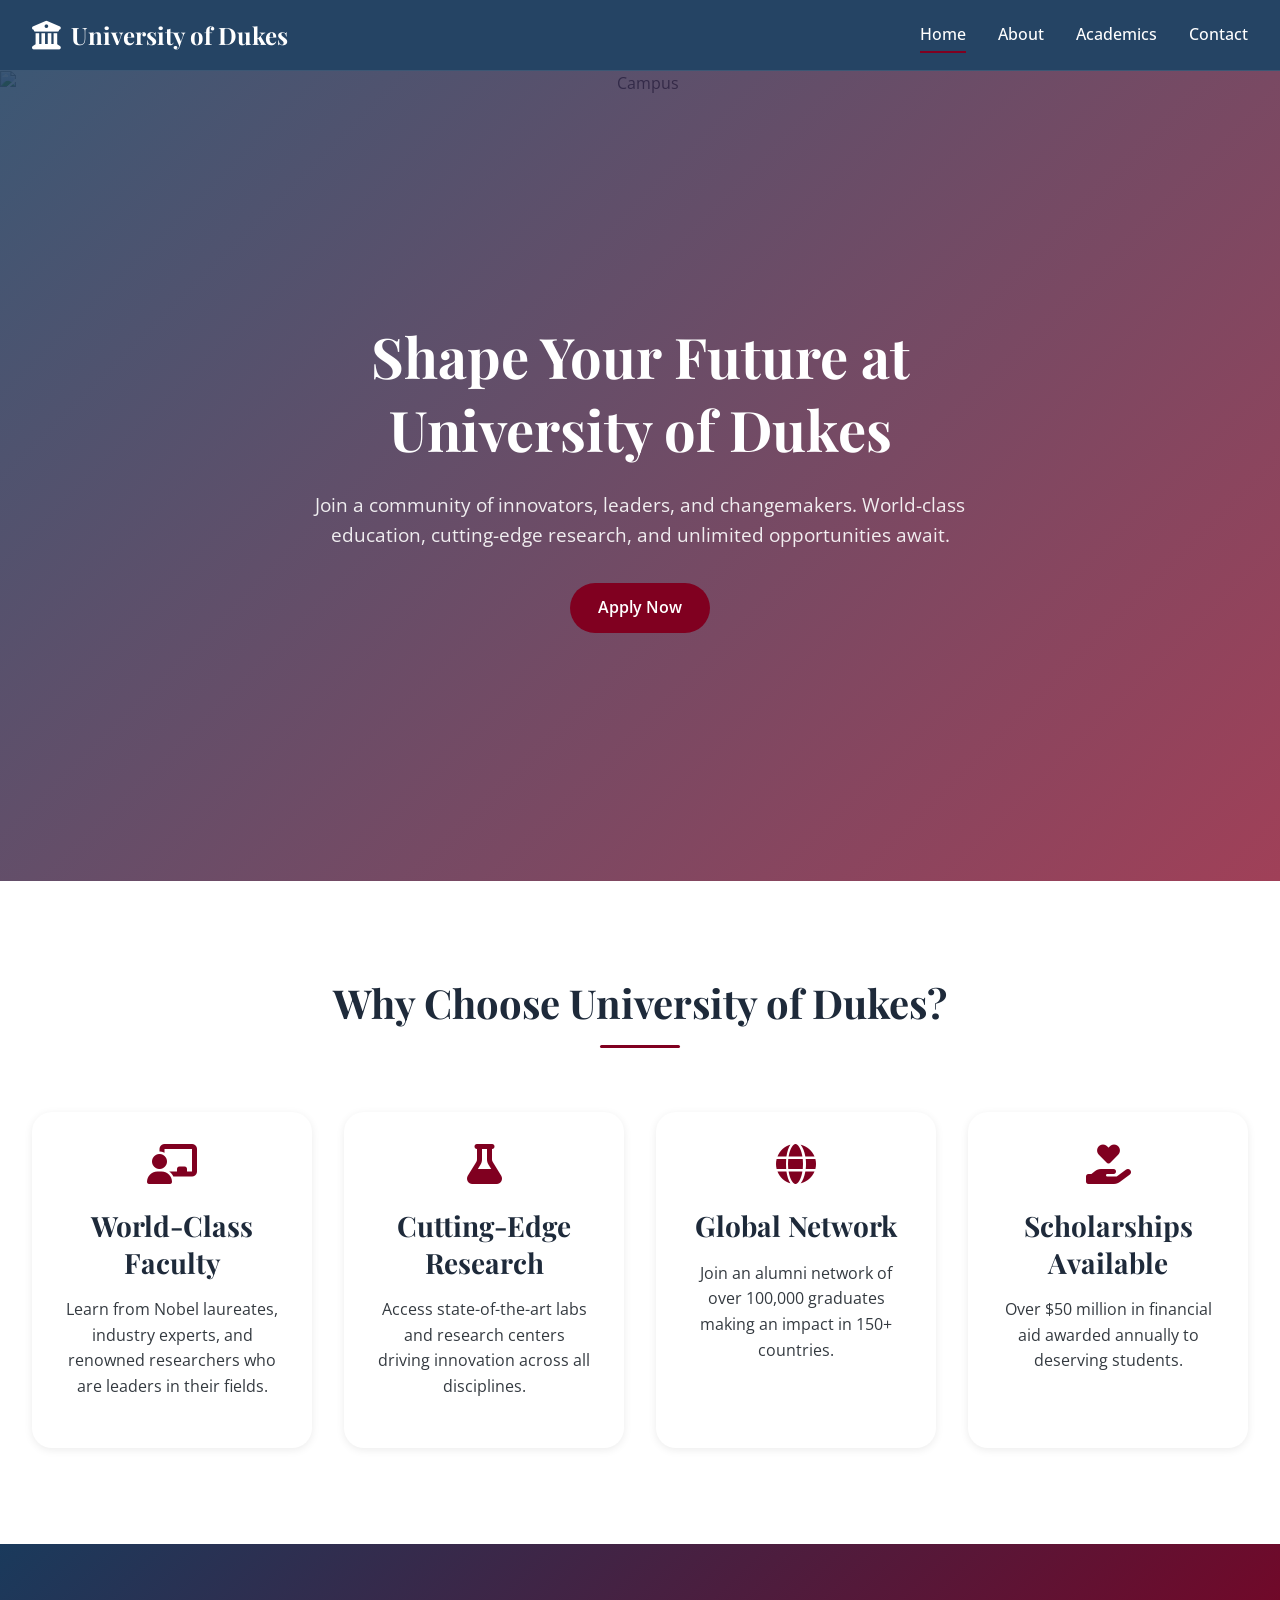
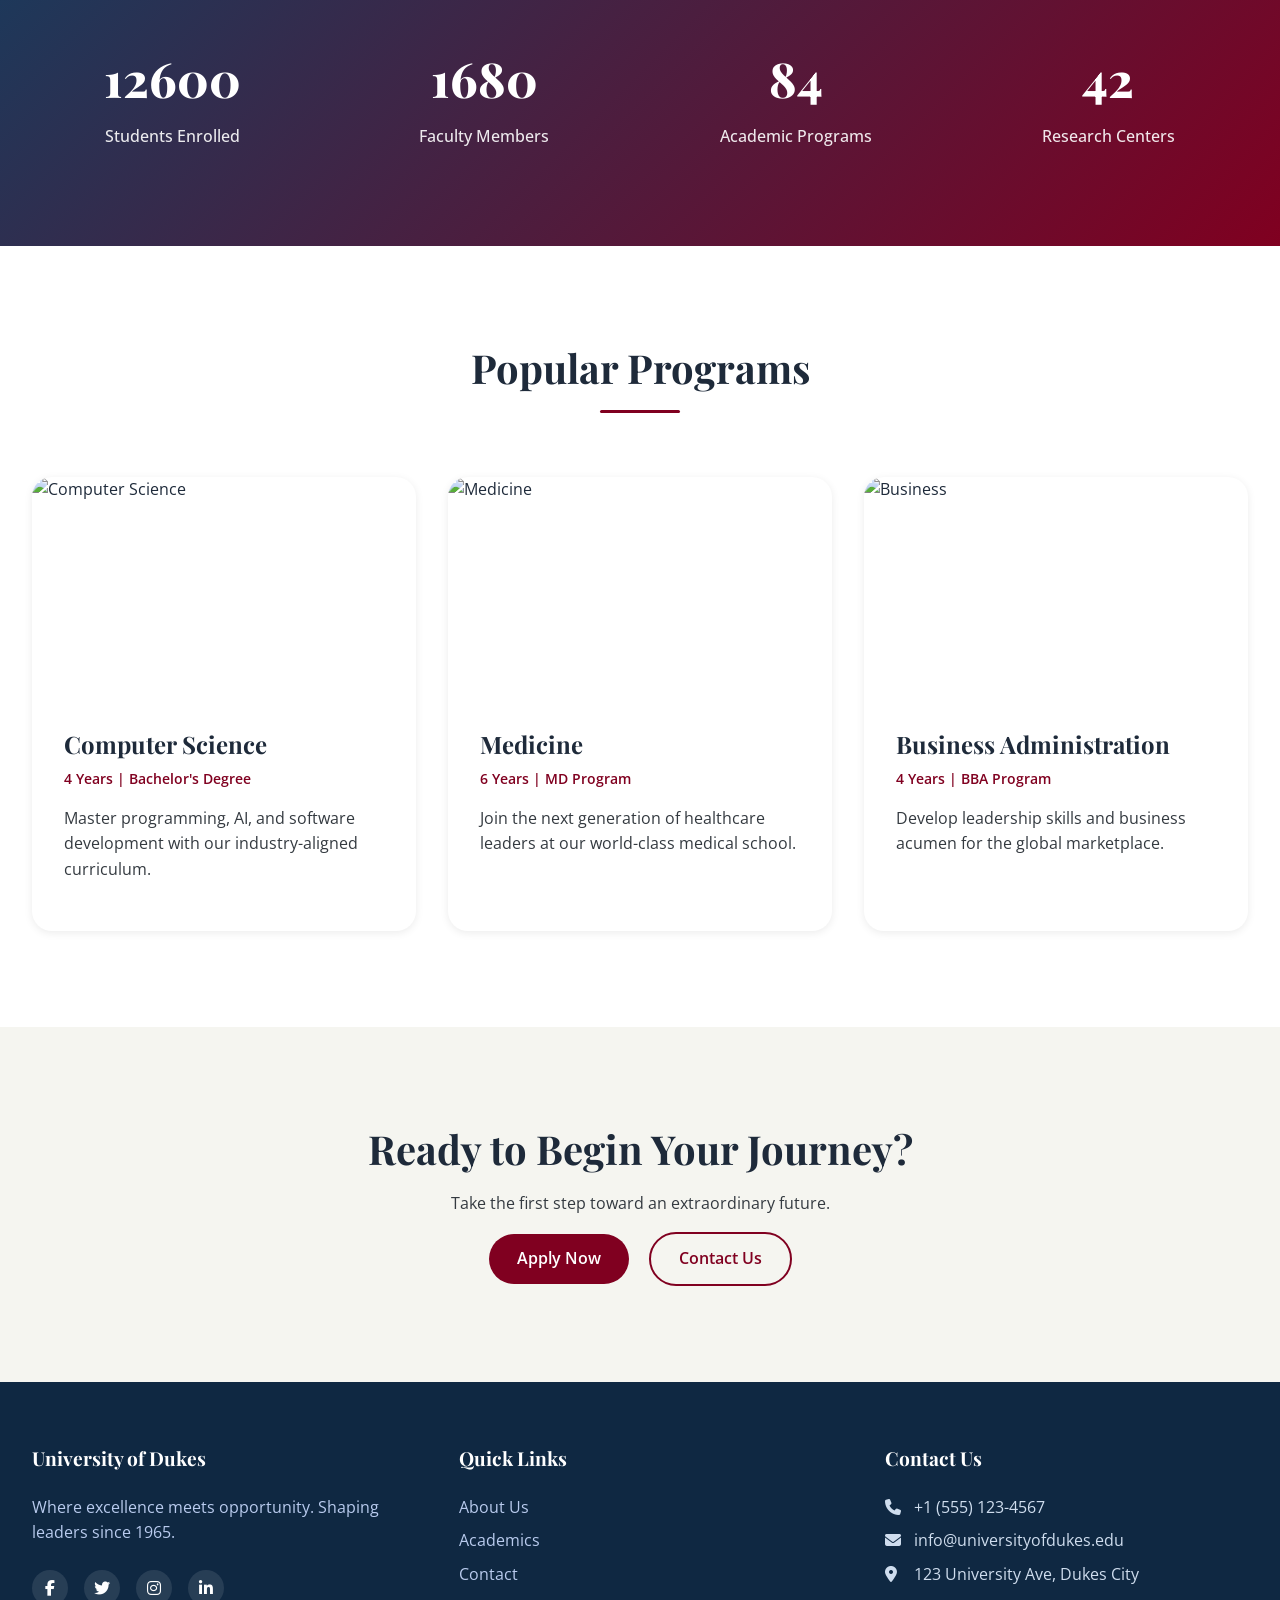
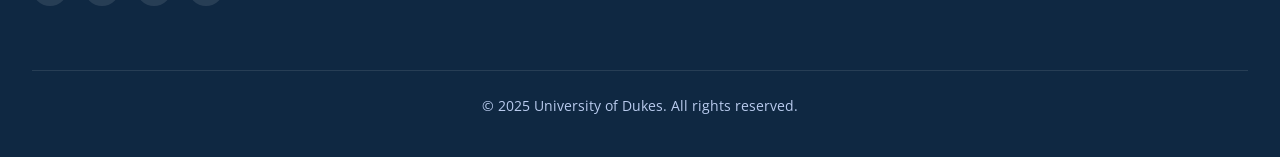
==== commit fc16cce1: "Modified all pages" ====
--- a/index.html
+++ b/index.html
@@ -18,12 +18,12 @@
         <div class="nav-container">
             <div class="logo">
                 <i class="fas fa-university logo-icon"></i>
-                <span class="logo-text">Uni of Dukes</span>
+                <span class="logo-text">University of Dukes</span>
             </div>
             <ul class="nav-menu">
                 <li><a href="index.html" class="nav-link active">Home</a></li>
                 <li><a href="about.html" class="nav-link">About</a></li>
-                <li><a href="campus-life.html" class="nav-link">Campus Life</a></li>               
+                <li><a href="academics.html" class="nav-link">Academics</a></li>               
                 <li><a href="contact.html" class="nav-link">Contact</a></li>
             </ul>
             <div class="hamburger">
@@ -38,7 +38,7 @@
         <div class="hero-content">
             <h1>Shape Your Future at University of Dukes</h1>
             <p>Join a community of innovators, leaders, and changemakers. World-class education, cutting-edge research, and unlimited opportunities await.</p>
-            <a href="contact.html" class="btn btn-primary">Apply Now →</a>
+            <a href="contact.html" class="btn btn-primary">Apply Now </a>
         </div>
     </section>
 
@@ -156,7 +156,7 @@
                     <h4>Quick Links</h4>
                     <ul class="footer-links">
                         <li><a href="about.html">About Us</a></li>
-                        <li><a href="campus-life.html">Campus Life</a></li>
+                        <li><a href="academics.html">Academics</a></li>
                         <li><a href="contact.html">Contact</a></li>
                     </ul>
                 </div>
--- a/css/style.css
+++ b/css/style.css
@@ -771,42 +771,6 @@
     text-align: center;
 }
 
-/* CONTACT PAGE - OFFICE HOURS */
-.office-hours {
-    background: var(--white);
-    border-radius: var(--radius-lg);
-    padding: var(--spacing-lg);
-    margin-bottom: var(--spacing-xl);
-    text-align: center;
-    box-shadow: var(--shadow-sm);
-}
-
-.office-hours h3 {
-    color: var(--secondary);
-    margin-bottom: var(--spacing-md);
-}
-
-.office-hours h3 i {
-    color: var(--primary);
-    margin-right: var(--spacing-xs);
-}
-
-.hours-list {
-    max-width: 400px;
-    margin: 0 auto;
-}
-
-.hours-list li {
-    display: flex;
-    justify-content: space-between;
-    padding: var(--spacing-xs) 0;
-    border-bottom: 1px solid var(--gray-light);
-}
-
-.hours-list li:last-child {
-    border-bottom: none;
-}
-
 /* CONTACT PAGE - MAP */
 .map-container {
     border-radius: var(--radius-lg);
